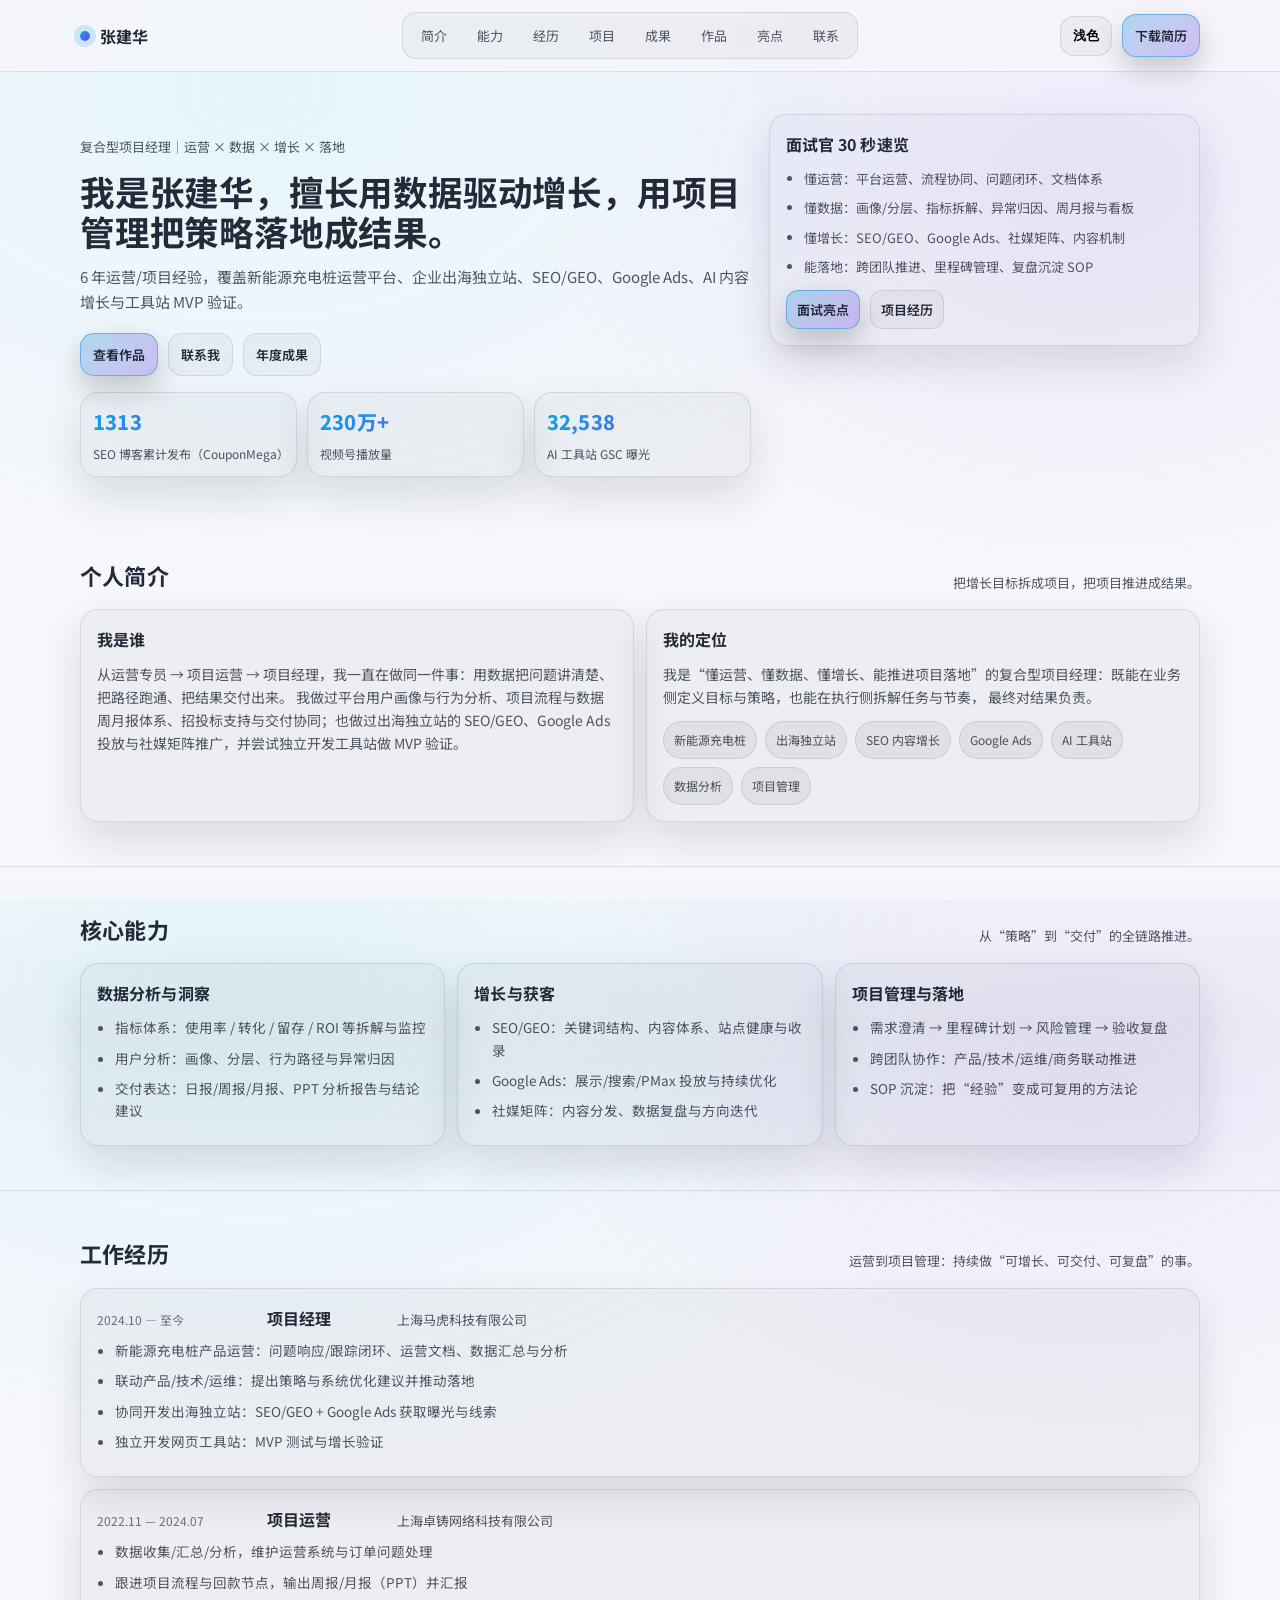
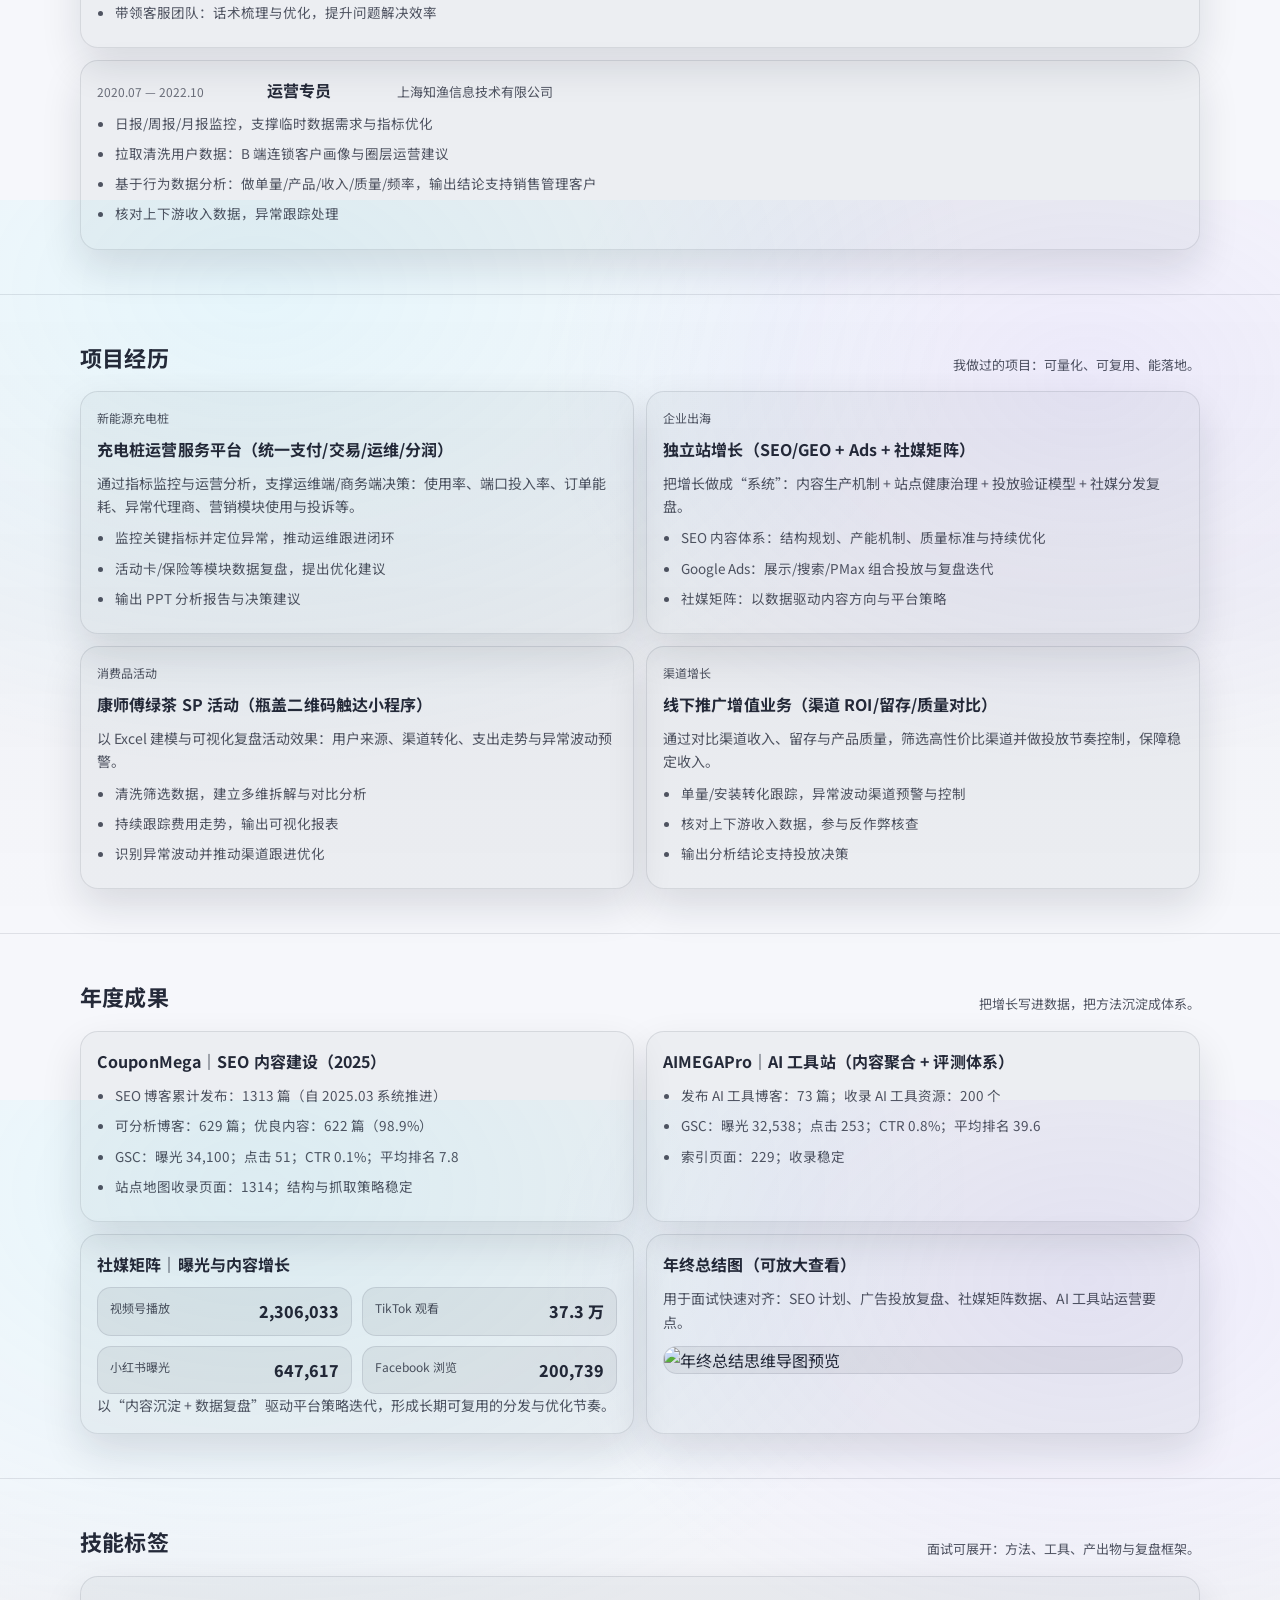
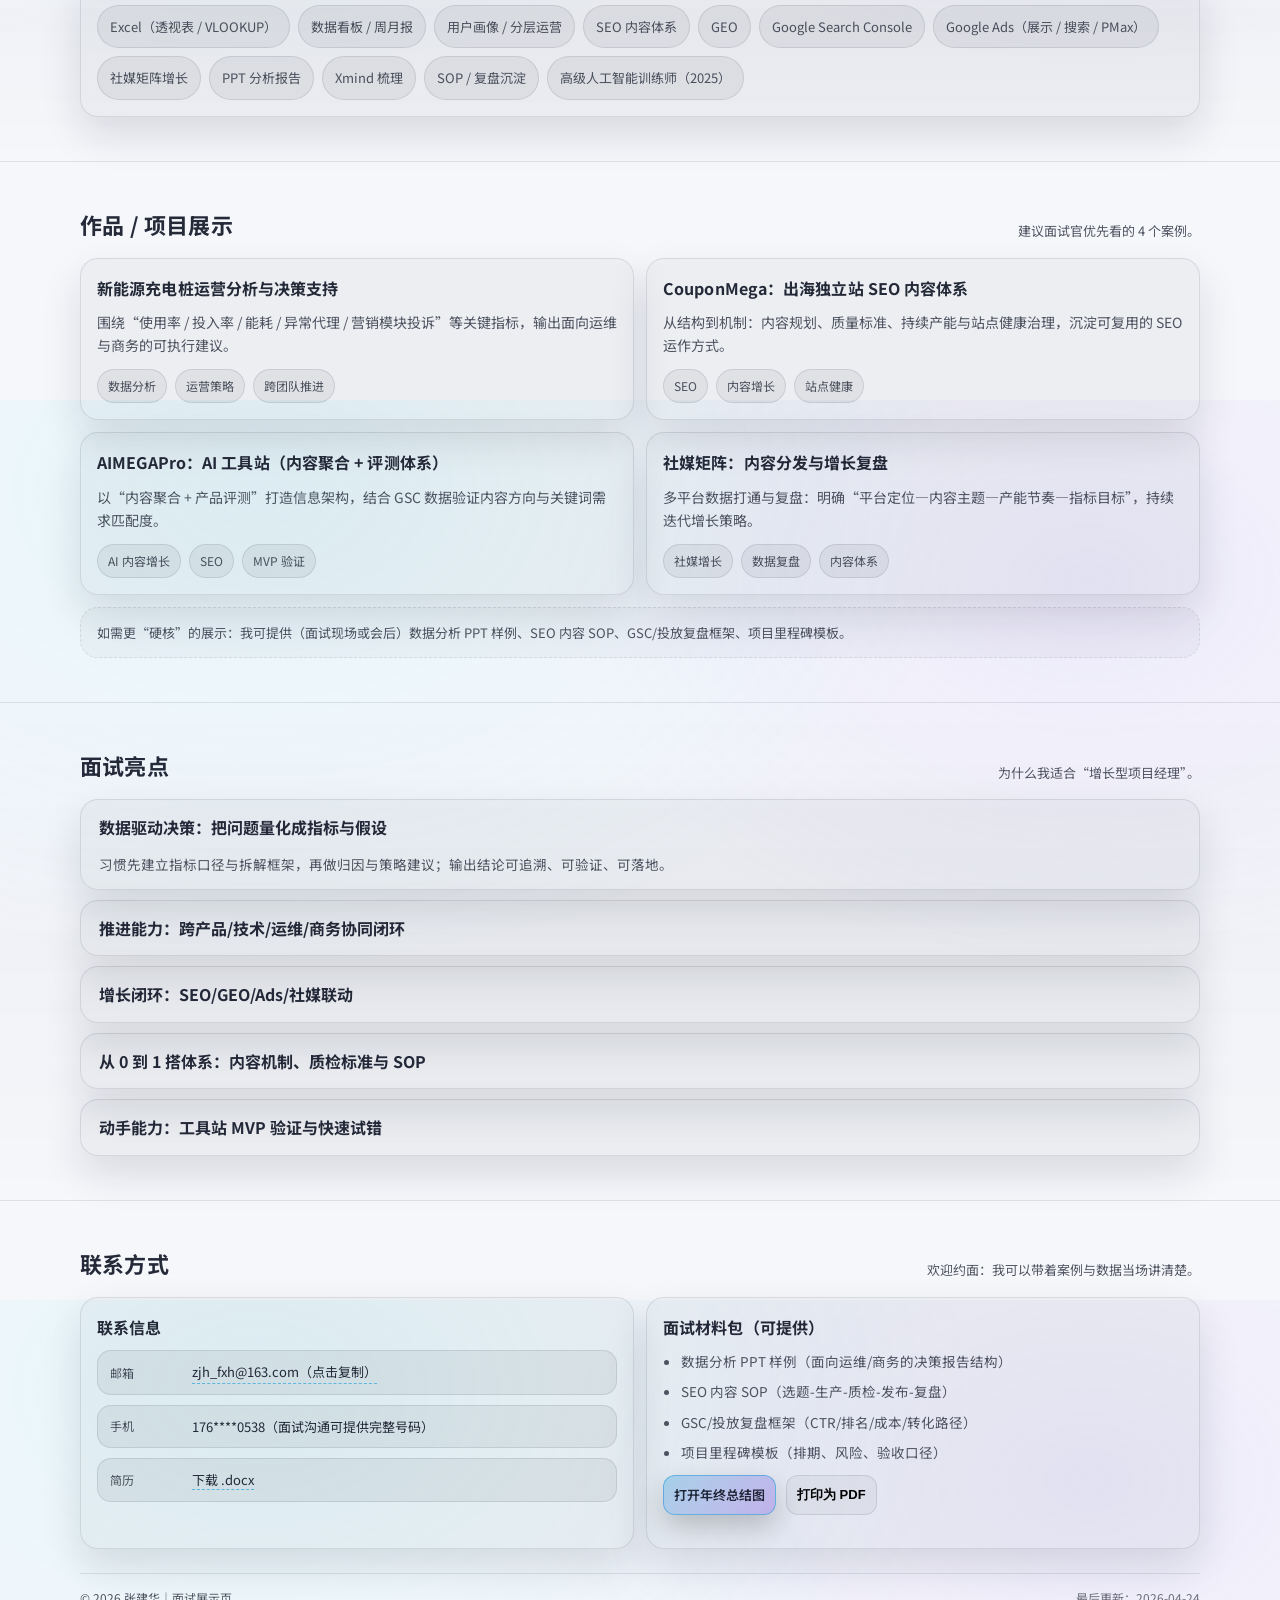
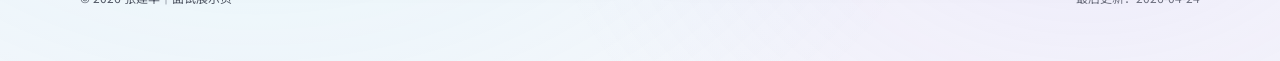
==== index.html @ 061d7207 "Add files via upload" ====
<!doctype html>
<html lang="zh-CN">
  <head>
    <meta charset="utf-8" />
    <meta name="viewport" content="width=device-width, initial-scale=1" />
    <meta name="color-scheme" content="light dark" />
    <title>张建华｜复合型项目经理（运营 × 数据 × 增长 × 落地）</title>
    <meta
      name="description"
      content="张建华，6年运营/项目经验，覆盖新能源充电桩、企业出海独立站、SEO/GEO、Google Ads、AI工具站与社媒矩阵增长。"
    />
    <link rel="preconnect" href="https://fonts.googleapis.com" />
    <link rel="preconnect" href="https://fonts.gstatic.com" crossorigin />
    <link
      href="https://fonts.googleapis.com/css2?family=Noto+Sans+SC:wght@400;500;600;700&display=swap"
      rel="stylesheet"
    />
    <link rel="stylesheet" href="styles.css" />
  </head>
  <body>
    <a class="skip-link" href="#home">跳到主要内容</a>

    <header class="header">
      <div class="container header__inner">
        <a class="brand" href="#home" aria-label="返回顶部">
          <span class="brand__dot" aria-hidden="true"></span>
          <span class="brand__text">张建华</span>
        </a>

        <nav class="nav" aria-label="站点导航">
          <button class="nav__toggle" type="button" aria-expanded="false" aria-controls="navMenu">
            菜单
          </button>
          <div class="nav__menu" id="navMenu">
            <a href="#about">简介</a>
            <a href="#capabilities">能力</a>
            <a href="#experience">经历</a>
            <a href="#projects">项目</a>
            <a href="#results">成果</a>
            <a href="#works">作品</a>
            <a href="#highlights">亮点</a>
            <a href="#contact">联系</a>
          </div>
        </nav>

        <div class="header__actions">
          <button class="btn btn--ghost" type="button" id="themeToggle" aria-label="切换主题">
            <span id="themeLabel">浅色</span>
          </button>
          <a class="btn btn--primary" href="项目经理-张建华.docx" download>下载简历</a>
        </div>
      </div>
    </header>

    <main id="home">
      <section class="hero">
        <div class="container hero__inner">
          <div class="hero__content">
            <p class="eyebrow">复合型项目经理｜运营 × 数据 × 增长 × 落地</p>
            <h1 class="hero__title">
              我是张建华，擅长用数据驱动增长，用项目管理把策略落地成结果。
            </h1>
            <p class="hero__subtitle">
              6 年运营/项目经验，覆盖新能源充电桩运营平台、企业出海独立站、SEO/GEO、Google Ads、AI 内容增长与工具站 MVP 验证。
            </p>

            <div class="hero__cta">
              <a class="btn btn--primary" href="#works">查看作品</a>
              <a class="btn btn--ghost" href="#contact">联系我</a>
              <a class="btn btn--ghost" href="#results">年度成果</a>
            </div>

            <div class="stats" role="list" aria-label="核心数据概览">
              <div class="stat" role="listitem">
                <div class="stat__value">1313</div>
                <div class="stat__label">SEO 博客累计发布（CouponMega）</div>
              </div>
              <div class="stat" role="listitem">
                <div class="stat__value">230万+</div>
                <div class="stat__label">视频号播放量</div>
              </div>
              <div class="stat" role="listitem">
                <div class="stat__value">32,538</div>
                <div class="stat__label">AI 工具站 GSC 曝光</div>
              </div>
            </div>
          </div>

          <div class="hero__card" aria-label="一句话定位卡片">
            <div class="card card--glass">
              <h2 class="card__title">面试官 30 秒速览</h2>
              <ul class="checklist">
                <li>懂运营：平台运营、流程协同、问题闭环、文档体系</li>
                <li>懂数据：画像/分层、指标拆解、异常归因、周月报与看板</li>
                <li>懂增长：SEO/GEO、Google Ads、社媒矩阵、内容机制</li>
                <li>能落地：跨团队推进、里程碑管理、复盘沉淀 SOP</li>
              </ul>
              <div class="card__actions">
                <a class="btn btn--primary btn--sm" href="#highlights">面试亮点</a>
                <a class="btn btn--ghost btn--sm" href="#projects">项目经历</a>
              </div>
            </div>
          </div>
        </div>
      </section>

      <section class="section" id="about">
        <div class="container">
          <div class="section__head">
            <h2 class="section__title">个人简介</h2>
            <p class="section__subtitle">把增长目标拆成项目，把项目推进成结果。</p>
          </div>

          <div class="grid grid--2">
            <div class="card">
              <h3 class="card__title">我是谁</h3>
              <p class="card__text">
                从运营专员 → 项目运营 → 项目经理，我一直在做同一件事：用数据把问题讲清楚、把路径跑通、把结果交付出来。
                我做过平台用户画像与行为分析、项目流程与数据周月报体系、招投标支持与交付协同；也做过出海独立站的
                SEO/GEO、Google Ads 投放与社媒矩阵推广，并尝试独立开发工具站做 MVP 验证。
              </p>
            </div>
            <div class="card">
              <h3 class="card__title">我的定位</h3>
              <p class="card__text">
                我是“懂运营、懂数据、懂增长、能推进项目落地”的复合型项目经理：既能在业务侧定义目标与策略，也能在执行侧拆解任务与节奏，
                最终对结果负责。
              </p>
              <div class="tags" aria-label="关键词">
                <span class="tag">新能源充电桩</span>
                <span class="tag">出海独立站</span>
                <span class="tag">SEO 内容增长</span>
                <span class="tag">Google Ads</span>
                <span class="tag">AI 工具站</span>
                <span class="tag">数据分析</span>
                <span class="tag">项目管理</span>
              </div>
            </div>
          </div>
        </div>
      </section>

      <section class="section section--alt" id="capabilities">
        <div class="container">
          <div class="section__head">
            <h2 class="section__title">核心能力</h2>
            <p class="section__subtitle">从“策略”到“交付”的全链路推进。</p>
          </div>

          <div class="grid grid--3">
            <div class="card">
              <h3 class="card__title">数据分析与洞察</h3>
              <ul class="bullets">
                <li>指标体系：使用率 / 转化 / 留存 / ROI 等拆解与监控</li>
                <li>用户分析：画像、分层、行为路径与异常归因</li>
                <li>交付表达：日报/周报/月报、PPT 分析报告与结论建议</li>
              </ul>
            </div>
            <div class="card">
              <h3 class="card__title">增长与获客</h3>
              <ul class="bullets">
                <li>SEO/GEO：关键词结构、内容体系、站点健康与收录</li>
                <li>Google Ads：展示/搜索/PMax 投放与持续优化</li>
                <li>社媒矩阵：内容分发、数据复盘与方向迭代</li>
              </ul>
            </div>
            <div class="card">
              <h3 class="card__title">项目管理与落地</h3>
              <ul class="bullets">
                <li>需求澄清 → 里程碑计划 → 风险管理 → 验收复盘</li>
                <li>跨团队协作：产品/技术/运维/商务联动推进</li>
                <li>SOP 沉淀：把“经验”变成可复用的方法论</li>
              </ul>
            </div>
          </div>
        </div>
      </section>

      <section class="section" id="experience">
        <div class="container">
          <div class="section__head">
            <h2 class="section__title">工作经历</h2>
            <p class="section__subtitle">运营到项目管理：持续做“可增长、可交付、可复盘”的事。</p>
          </div>

          <div class="timeline" aria-label="工作经历时间轴">
            <article class="timeline__item card">
              <div class="timeline__meta">
                <div class="timeline__time">2024.10 — 至今</div>
                <div class="timeline__role">项目经理</div>
                <div class="timeline__company">上海马虎科技有限公司</div>
              </div>
              <ul class="bullets">
                <li>新能源充电桩产品运营：问题响应/跟踪闭环、运营文档、数据汇总与分析</li>
                <li>联动产品/技术/运维：提出策略与系统优化建议并推动落地</li>
                <li>协同开发出海独立站：SEO/GEO + Google Ads 获取曝光与线索</li>
                <li>独立开发网页工具站：MVP 测试与增长验证</li>
              </ul>
            </article>

            <article class="timeline__item card">
              <div class="timeline__meta">
                <div class="timeline__time">2022.11 — 2024.07</div>
                <div class="timeline__role">项目运营</div>
                <div class="timeline__company">上海卓铸网络科技有限公司</div>
              </div>
              <ul class="bullets">
                <li>数据收集/汇总/分析，维护运营系统与订单问题处理</li>
                <li>跟进项目流程与回款节点，输出周报/月报（PPT）并汇报</li>
                <li>带领客服团队：话术梳理与优化，提升问题解决效率</li>
              </ul>
            </article>

            <article class="timeline__item card">
              <div class="timeline__meta">
                <div class="timeline__time">2020.07 — 2022.10</div>
                <div class="timeline__role">运营专员</div>
                <div class="timeline__company">上海知渔信息技术有限公司</div>
              </div>
              <ul class="bullets">
                <li>日报/周报/月报监控，支撑临时数据需求与指标优化</li>
                <li>拉取清洗用户数据：B 端连锁客户画像与圈层运营建议</li>
                <li>基于行为数据分析：做单量/产品/收入/质量/频率，输出结论支持销售管理客户</li>
                <li>核对上下游收入数据，异常跟踪处理</li>
              </ul>
            </article>
          </div>
        </div>
      </section>

      <section class="section section--alt" id="projects">
        <div class="container">
          <div class="section__head">
            <h2 class="section__title">项目经历</h2>
            <p class="section__subtitle">我做过的项目：可量化、可复用、能落地。</p>
          </div>

          <div class="grid grid--2">
            <article class="card">
              <div class="card__kicker">新能源充电桩</div>
              <h3 class="card__title">充电桩运营服务平台（统一支付/交易/运维/分润）</h3>
              <p class="card__text">
                通过指标监控与运营分析，支撑运维端/商务端决策：使用率、端口投入率、订单能耗、异常代理商、营销模块使用与投诉等。
              </p>
              <ul class="bullets">
                <li>监控关键指标并定位异常，推动运维跟进闭环</li>
                <li>活动卡/保险等模块数据复盘，提出优化建议</li>
                <li>输出 PPT 分析报告与决策建议</li>
              </ul>
            </article>

            <article class="card">
              <div class="card__kicker">企业出海</div>
              <h3 class="card__title">独立站增长（SEO/GEO + Ads + 社媒矩阵）</h3>
              <p class="card__text">
                把增长做成“系统”：内容生产机制 + 站点健康治理 + 投放验证模型 + 社媒分发复盘。
              </p>
              <ul class="bullets">
                <li>SEO 内容体系：结构规划、产能机制、质量标准与持续优化</li>
                <li>Google Ads：展示/搜索/PMax 组合投放与复盘迭代</li>
                <li>社媒矩阵：以数据驱动内容方向与平台策略</li>
              </ul>
            </article>

            <article class="card">
              <div class="card__kicker">消费品活动</div>
              <h3 class="card__title">康师傅绿茶 SP 活动（瓶盖二维码触达小程序）</h3>
              <p class="card__text">
                以 Excel 建模与可视化复盘活动效果：用户来源、渠道转化、支出走势与异常波动预警。
              </p>
              <ul class="bullets">
                <li>清洗筛选数据，建立多维拆解与对比分析</li>
                <li>持续跟踪费用走势，输出可视化报表</li>
                <li>识别异常波动并推动渠道跟进优化</li>
              </ul>
            </article>

            <article class="card">
              <div class="card__kicker">渠道增长</div>
              <h3 class="card__title">线下推广增值业务（渠道 ROI/留存/质量对比）</h3>
              <p class="card__text">
                通过对比渠道收入、留存与产品质量，筛选高性价比渠道并做投放节奏控制，保障稳定收入。
              </p>
              <ul class="bullets">
                <li>单量/安装转化跟踪，异常波动渠道预警与控制</li>
                <li>核对上下游收入数据，参与反作弊核查</li>
                <li>输出分析结论支持投放决策</li>
              </ul>
            </article>
          </div>
        </div>
      </section>

      <section class="section" id="results">
        <div class="container">
          <div class="section__head">
            <h2 class="section__title">年度成果</h2>
            <p class="section__subtitle">把增长写进数据，把方法沉淀成体系。</p>
          </div>

          <div class="grid grid--2">
            <article class="card">
              <h3 class="card__title">CouponMega｜SEO 内容建设（2025）</h3>
              <ul class="bullets">
                <li>SEO 博客累计发布：1313 篇（自 2025.03 系统推进）</li>
                <li>可分析博客：629 篇；优良内容：622 篇（98.9%）</li>
                <li>GSC：曝光 34,100；点击 51；CTR 0.1%；平均排名 7.8</li>
                <li>站点地图收录页面：1314；结构与抓取策略稳定</li>
              </ul>
            </article>

            <article class="card">
              <h3 class="card__title">AIMEGAPro｜AI 工具站（内容聚合 + 评测体系）</h3>
              <ul class="bullets">
                <li>发布 AI 工具博客：73 篇；收录 AI 工具资源：200 个</li>
                <li>GSC：曝光 32,538；点击 253；CTR 0.8%；平均排名 39.6</li>
                <li>索引页面：229；收录稳定</li>
              </ul>
            </article>

            <article class="card">
              <h3 class="card__title">社媒矩阵｜曝光与内容增长</h3>
              <div class="mini-stats">
                <div class="mini-stat"><span class="mini-stat__k">视频号播放</span><span class="mini-stat__v">2,306,033</span></div>
                <div class="mini-stat"><span class="mini-stat__k">TikTok 观看</span><span class="mini-stat__v">37.3 万</span></div>
                <div class="mini-stat"><span class="mini-stat__k">小红书曝光</span><span class="mini-stat__v">647,617</span></div>
                <div class="mini-stat"><span class="mini-stat__k">Facebook 浏览</span><span class="mini-stat__v">200,739</span></div>
              </div>
              <p class="card__text muted">
                以“内容沉淀 + 数据复盘”驱动平台策略迭代，形成长期可复用的分发与优化节奏。
              </p>
            </article>

            <article class="card">
              <h3 class="card__title">年终总结图（可放大查看）</h3>
              <p class="card__text">用于面试快速对齐：SEO 计划、广告投放复盘、社媒矩阵数据、AI 工具站运营要点。</p>
              <div class="image-frame">
                <a href="年终总结-ZJH-20260209160832.jpg" target="_blank" rel="noreferrer">
                  <img src="年终总结-ZJH-20260209160832_small.jpg" alt="年终总结思维导图预览" loading="lazy" />
                </a>
              </div>
            </article>
          </div>
        </div>
      </section>

      <section class="section section--alt" id="skills">
        <div class="container">
          <div class="section__head">
            <h2 class="section__title">技能标签</h2>
            <p class="section__subtitle">面试可展开：方法、工具、产出物与复盘框架。</p>
          </div>

          <div class="card">
            <div class="tags tags--lg">
              <span class="tag">Excel（透视表 / VLOOKUP）</span>
              <span class="tag">数据看板 / 周月报</span>
              <span class="tag">用户画像 / 分层运营</span>
              <span class="tag">SEO 内容体系</span>
              <span class="tag">GEO</span>
              <span class="tag">Google Search Console</span>
              <span class="tag">Google Ads（展示 / 搜索 / PMax）</span>
              <span class="tag">社媒矩阵增长</span>
              <span class="tag">PPT 分析报告</span>
              <span class="tag">Xmind 梳理</span>
              <span class="tag">SOP / 复盘沉淀</span>
              <span class="tag">高级人工智能训练师（2025）</span>
            </div>
          </div>
        </div>
      </section>

      <section class="section" id="works">
        <div class="container">
          <div class="section__head">
            <h2 class="section__title">作品 / 项目展示</h2>
            <p class="section__subtitle">建议面试官优先看的 4 个案例。</p>
          </div>

          <div class="grid grid--2">
            <article class="card">
              <h3 class="card__title">新能源充电桩运营分析与决策支持</h3>
              <p class="card__text">
                围绕“使用率 / 投入率 / 能耗 / 异常代理 / 营销模块投诉”等关键指标，输出面向运维与商务的可执行建议。
              </p>
              <div class="card__footer">
                <span class="pill">数据分析</span>
                <span class="pill">运营策略</span>
                <span class="pill">跨团队推进</span>
              </div>
            </article>

            <article class="card">
              <h3 class="card__title">CouponMega：出海独立站 SEO 内容体系</h3>
              <p class="card__text">
                从结构到机制：内容规划、质量标准、持续产能与站点健康治理，沉淀可复用的 SEO 运作方式。
              </p>
              <div class="card__footer">
                <span class="pill">SEO</span>
                <span class="pill">内容增长</span>
                <span class="pill">站点健康</span>
              </div>
            </article>

            <article class="card">
              <h3 class="card__title">AIMEGAPro：AI 工具站（内容聚合 + 评测体系）</h3>
              <p class="card__text">
                以“内容聚合 + 产品评测”打造信息架构，结合 GSC 数据验证内容方向与关键词需求匹配度。
              </p>
              <div class="card__footer">
                <span class="pill">AI 内容增长</span>
                <span class="pill">SEO</span>
                <span class="pill">MVP 验证</span>
              </div>
            </article>

            <article class="card">
              <h3 class="card__title">社媒矩阵：内容分发与增长复盘</h3>
              <p class="card__text">
                多平台数据打通与复盘：明确“平台定位—内容主题—产能节奏—指标目标”，持续迭代增长策略。
              </p>
              <div class="card__footer">
                <span class="pill">社媒增长</span>
                <span class="pill">数据复盘</span>
                <span class="pill">内容体系</span>
              </div>
            </article>
          </div>

          <div class="note">
            <p class="note__text">
              如需更“硬核”的展示：我可提供（面试现场或会后）数据分析 PPT 样例、SEO 内容 SOP、GSC/投放复盘框架、项目里程碑模板。
            </p>
          </div>
        </div>
      </section>

      <section class="section section--alt" id="highlights">
        <div class="container">
          <div class="section__head">
            <h2 class="section__title">面试亮点</h2>
            <p class="section__subtitle">为什么我适合“增长型项目经理”。</p>
          </div>

          <div class="accordion" data-accordion>
            <details class="accordion__item" open>
              <summary>数据驱动决策：把问题量化成指标与假设</summary>
              <div class="accordion__content">
                习惯先建立指标口径与拆解框架，再做归因与策略建议；输出结论可追溯、可验证、可落地。
              </div>
            </details>
            <details class="accordion__item">
              <summary>推进能力：跨产品/技术/运维/商务协同闭环</summary>
              <div class="accordion__content">
                能把“建议”变成“排期、里程碑、验收标准”，并持续跟进风险与资源，推动上线与持续优化。
              </div>
            </details>
            <details class="accordion__item">
              <summary>增长闭环：SEO/GEO/Ads/社媒联动</summary>
              <div class="accordion__content">
                兼顾短期获客与长期资产沉淀：用投放验证模型，用 SEO/内容沉淀复利，用社媒扩大触达与反馈闭环。
              </div>
            </details>
            <details class="accordion__item">
              <summary>从 0 到 1 搭体系：内容机制、质检标准与 SOP</summary>
              <div class="accordion__content">
                把“经验”固化为流程：选题-生产-质检-发布-复盘；保证产能稳定与质量可控，便于团队协作与规模化。
              </div>
            </details>
            <details class="accordion__item">
              <summary>动手能力：工具站 MVP 验证与快速试错</summary>
              <div class="accordion__content">
                能独立开发网页工具站，快速验证需求与增长路径；用小成本试错缩短学习周期。
              </div>
            </details>
          </div>
        </div>
      </section>

      <section class="section" id="contact">
        <div class="container">
          <div class="section__head">
            <h2 class="section__title">联系方式</h2>
            <p class="section__subtitle">欢迎约面：我可以带着案例与数据当场讲清楚。</p>
          </div>

          <div class="grid grid--2">
            <div class="card">
              <h3 class="card__title">联系信息</h3>
              <div class="contact-list">
                <div class="contact-item">
                  <div class="contact-item__k">邮箱</div>
                  <div class="contact-item__v">
                    <button class="linklike" type="button" data-copy="zjh_fxh@163.com">zjh_fxh@163.com（点击复制）</button>
                  </div>
                </div>
                <div class="contact-item">
                  <div class="contact-item__k">手机</div>
                  <div class="contact-item__v">176****0538（面试沟通可提供完整号码）</div>
                </div>
                <div class="contact-item">
                  <div class="contact-item__k">简历</div>
                  <div class="contact-item__v">
                    <a class="linklike" href="项目经理-张建华.docx" download>下载 .docx</a>
                  </div>
                </div>
              </div>
              <div class="toast" id="toast" role="status" aria-live="polite" aria-atomic="true"></div>
            </div>

            <div class="card">
              <h3 class="card__title">面试材料包（可提供）</h3>
              <ul class="bullets">
                <li>数据分析 PPT 样例（面向运维/商务的决策报告结构）</li>
                <li>SEO 内容 SOP（选题-生产-质检-发布-复盘）</li>
                <li>GSC/投放复盘框架（CTR/排名/成本/转化路径）</li>
                <li>项目里程碑模板（排期、风险、验收口径）</li>
              </ul>
              <div class="card__actions">
                <a class="btn btn--primary btn--sm" href="年终总结-ZJH-20260209160832.jpg" target="_blank" rel="noreferrer">
                  打开年终总结图
                </a>
                <button class="btn btn--ghost btn--sm" type="button" id="printBtn">打印为 PDF</button>
              </div>
            </div>
          </div>

          <footer class="footer">
            <div class="footer__inner">
              <div>© <span id="year"></span> 张建华｜面试展示页</div>
              <div class="footer__meta">最后更新：2026-04-24</div>
            </div>
          </footer>
        </div>
      </section>
    </main>

    <script src="main.js"></script>
  </body>
</html>
---- styles.css ----
:root{
  --font: "Noto Sans SC", system-ui, -apple-system, "Segoe UI", Arial, "PingFang SC", "Hiragino Sans GB", "Microsoft YaHei", sans-serif;
  --bg: #0b1020;
  --surface: rgba(255,255,255,.06);
  --surface-2: rgba(255,255,255,.08);
  --border: rgba(255,255,255,.12);
  --text: rgba(255,255,255,.92);
  --muted: rgba(255,255,255,.72);
  --soft: rgba(255,255,255,.60);
  --primary: #6ee7ff;
  --primary-2: #a78bfa;
  --shadow: 0 16px 40px rgba(0,0,0,.30);
  --ring: 0 0 0 4px rgba(110, 231, 255, .18);
  --radius: 18px;
  --container: 1120px;
}

[data-theme="light"]{
  --bg: #f6f7fb;
  --surface: rgba(18, 24, 40, .04);
  --surface-2: rgba(18, 24, 40, .06);
  --border: rgba(18, 24, 40, .10);
  --text: rgba(18, 24, 40, .92);
  --muted: rgba(18, 24, 40, .72);
  --soft: rgba(18, 24, 40, .60);
  --primary: #0ea5e9;
  --primary-2: #7c3aed;
  --shadow: 0 18px 40px rgba(18, 24, 40, .12);
  --ring: 0 0 0 4px rgba(14, 165, 233, .16);
}

*{ box-sizing:border-box; }
html,body{ height:100%; }
body{
  margin:0;
  font-family: var(--font);
  background: radial-gradient(1200px 800px at 20% 10%, rgba(110,231,255,.12), transparent 60%),
              radial-gradient(1000px 700px at 85% 20%, rgba(167,139,250,.12), transparent 55%),
              var(--bg);
  color: var(--text);
  line-height: 1.65;
}

a{ color: inherit; text-decoration: none; }
img{ max-width:100%; height:auto; display:block; }

.skip-link{
  position:absolute;
  left:-9999px;
  top:auto;
  width:1px;
  height:1px;
  overflow:hidden;
}
.skip-link:focus{
  left:16px;
  top:16px;
  width:auto;
  height:auto;
  padding:10px 12px;
  border-radius: 12px;
  background: var(--surface-2);
  border: 1px solid var(--border);
  box-shadow: var(--shadow);
  z-index: 9999;
}

.container{
  width: min(var(--container), calc(100% - 32px));
  margin: 0 auto;
}

.header{
  position: sticky;
  top: 0;
  z-index: 60;
  backdrop-filter: blur(12px);
  background: color-mix(in srgb, var(--bg) 78%, transparent);
  border-bottom: 1px solid var(--border);
}
.header__inner{
  display:flex;
  align-items:center;
  justify-content:space-between;
  gap: 14px;
  padding: 12px 0;
}
.brand{
  display:flex;
  align-items:center;
  gap: 10px;
  min-width: 120px;
}
.brand__dot{
  width: 10px;
  height: 10px;
  border-radius: 999px;
  background: linear-gradient(135deg, var(--primary), var(--primary-2));
  box-shadow: 0 0 0 6px color-mix(in srgb, var(--primary) 20%, transparent);
}
.brand__text{
  font-weight: 700;
  letter-spacing: .2px;
}

.nav{
  display:flex;
  align-items:center;
  gap: 10px;
}
.nav__toggle{
  display:none;
  border:1px solid var(--border);
  background: var(--surface);
  color: var(--text);
  padding: 8px 10px;
  border-radius: 12px;
  cursor:pointer;
}
.nav__menu{
  display:flex;
  align-items:center;
  gap: 14px;
  padding: 6px 10px;
  border-radius: 14px;
  border: 1px solid var(--border);
  background: var(--surface);
}
.nav__menu a{
  font-size: 13px;
  color: var(--muted);
  padding: 6px 8px;
  border-radius: 10px;
  transition: background .15s ease, color .15s ease;
}
.nav__menu a:hover{
  background: var(--surface-2);
  color: var(--text);
}

.header__actions{
  display:flex;
  align-items:center;
  gap: 10px;
}

.btn{
  display:inline-flex;
  align-items:center;
  justify-content:center;
  gap: 8px;
  border-radius: 14px;
  padding: 10px 12px;
  font-weight: 600;
  font-size: 13px;
  border: 1px solid var(--border);
  cursor:pointer;
  transition: transform .08s ease, background .15s ease, border-color .15s ease;
  user-select:none;
}
.btn:active{ transform: translateY(1px); }
.btn--primary{
  border-color: color-mix(in srgb, var(--primary) 42%, var(--border));
  background: linear-gradient(135deg, color-mix(in srgb, var(--primary) 30%, var(--surface)), color-mix(in srgb, var(--primary-2) 28%, var(--surface)));
  box-shadow: 0 12px 28px rgba(0,0,0,.20);
}
.btn--ghost{
  background: var(--surface);
}
.btn--sm{
  padding: 8px 10px;
  border-radius: 12px;
}
.btn:focus-visible{
  outline: none;
  box-shadow: var(--ring);
}

.hero{
  padding: 42px 0 18px;
}
.hero__inner{
  display:grid;
  grid-template-columns: 1.4fr .9fr;
  gap: 18px;
  align-items: start;
}
.hero__content{
  padding: 18px 0;
}
.eyebrow{
  display:inline-flex;
  align-items:center;
  gap: 10px;
  font-size: 13px;
  color: var(--muted);
  margin: 0 0 14px;
}
.hero__title{
  margin: 0 0 14px;
  line-height: 1.15;
  letter-spacing: -.2px;
  font-size: clamp(28px, 2.7vw, 44px);
}
.hero__subtitle{
  margin: 0 0 18px;
  color: var(--muted);
  font-size: 15px;
}
.hero__cta{
  display:flex;
  flex-wrap: wrap;
  gap: 10px;
  margin-bottom: 16px;
}

.stats{
  display:grid;
  grid-template-columns: repeat(3, minmax(0,1fr));
  gap: 10px;
}
.stat{
  border: 1px solid var(--border);
  background: var(--surface);
  border-radius: var(--radius);
  padding: 12px 12px;
  box-shadow: var(--shadow);
}
.stat__value{
  font-size: 20px;
  font-weight: 800;
  letter-spacing: .2px;
  background: linear-gradient(135deg, var(--primary), var(--primary-2));
  -webkit-background-clip: text;
  background-clip: text;
  color: transparent;
}
.stat__label{
  font-size: 12px;
  color: var(--muted);
  margin-top: 6px;
}

.hero__card{
  position: sticky;
  top: 78px;
}

.section{
  padding: 44px 0;
}
.section--alt{
  background: linear-gradient(180deg, transparent, color-mix(in srgb, var(--surface) 60%, transparent), transparent);
  border-top: 1px solid var(--border);
  border-bottom: 1px solid var(--border);
}
.section__head{
  display:flex;
  align-items:flex-end;
  justify-content:space-between;
  gap: 12px;
  margin-bottom: 16px;
}
.section__title{
  margin: 0;
  font-size: 22px;
  letter-spacing: .2px;
}
.section__subtitle{
  margin: 0;
  color: var(--muted);
  font-size: 13px;
}

.grid{
  display:grid;
  gap: 12px;
}
.grid--2{ grid-template-columns: repeat(2, minmax(0, 1fr)); }
.grid--3{ grid-template-columns: repeat(3, minmax(0, 1fr)); }

.card{
  border: 1px solid var(--border);
  background: var(--surface);
  border-radius: var(--radius);
  padding: 16px 16px;
  box-shadow: var(--shadow);
}
.card--glass{
  background: color-mix(in srgb, var(--surface) 74%, transparent);
}
.card__kicker{
  font-size: 12px;
  color: var(--muted);
  margin-bottom: 8px;
}
.card__title{
  margin: 0 0 10px;
  font-size: 16px;
  letter-spacing: .1px;
}
.card__text{
  margin: 0;
  color: var(--muted);
  font-size: 14px;
}
.card__actions{
  display:flex;
  gap: 10px;
  margin-top: 12px;
}
.card__footer{
  display:flex;
  gap: 8px;
  flex-wrap: wrap;
  margin-top: 12px;
}

.checklist{
  margin: 0;
  padding-left: 18px;
  color: var(--muted);
  font-size: 13px;
}
.checklist li{ margin: 8px 0; }

.bullets{
  margin: 0;
  padding-left: 18px;
  color: var(--muted);
  font-size: 13.5px;
}
.bullets li{ margin: 8px 0; }

.tags{
  display:flex;
  flex-wrap:wrap;
  gap: 8px;
  margin-top: 12px;
}
.tags--lg .tag{
  padding: 10px 12px;
  font-size: 13px;
}
.tag{
  display:inline-flex;
  align-items:center;
  padding: 8px 10px;
  border-radius: 999px;
  border: 1px solid var(--border);
  background: var(--surface-2);
  color: var(--muted);
  font-size: 12px;
}

.timeline{
  display:grid;
  gap: 12px;
}
.timeline__meta{
  display:grid;
  grid-template-columns: 160px 120px 1fr;
  gap: 10px;
  align-items: baseline;
  margin-bottom: 8px;
}
.timeline__time{ color: var(--soft); font-size: 12px; }
.timeline__role{ font-weight: 700; }
.timeline__company{ color: var(--muted); font-size: 13px; }

.mini-stats{
  display:grid;
  grid-template-columns: repeat(2, minmax(0,1fr));
  gap: 10px;
}
.mini-stat{
  display:flex;
  justify-content:space-between;
  gap: 12px;
  padding: 10px 12px;
  border-radius: 14px;
  border: 1px solid var(--border);
  background: var(--surface-2);
}
.mini-stat__k{ color: var(--muted); font-size: 12px; }
.mini-stat__v{ font-weight: 800; }

.pill{
  display:inline-flex;
  align-items:center;
  padding: 6px 10px;
  border-radius: 999px;
  border: 1px solid var(--border);
  background: var(--surface-2);
  color: var(--muted);
  font-size: 12px;
}

.note{
  margin-top: 12px;
  border: 1px dashed var(--border);
  background: color-mix(in srgb, var(--surface) 70%, transparent);
  border-radius: var(--radius);
  padding: 14px 16px;
}
.note__text{
  margin: 0;
  color: var(--muted);
  font-size: 13px;
}

.muted{ color: var(--muted); }

.accordion{
  display:grid;
  gap: 10px;
}
.accordion__item{
  border: 1px solid var(--border);
  background: var(--surface);
  border-radius: var(--radius);
  padding: 2px 10px;
  box-shadow: var(--shadow);
}
.accordion__item > summary{
  cursor: pointer;
  padding: 12px 8px;
  list-style: none;
  font-weight: 700;
}
.accordion__item > summary::-webkit-details-marker{ display:none; }
.accordion__content{
  padding: 0 8px 12px;
  color: var(--muted);
  font-size: 13.5px;
}

.image-frame{
  margin-top: 12px;
  border-radius: var(--radius);
  overflow:hidden;
  border: 1px solid var(--border);
  background: var(--surface-2);
}
.image-frame img{
  width: 100%;
  height: auto;
}

.contact-list{
  display:grid;
  gap: 10px;
}
.contact-item{
  display:grid;
  grid-template-columns: 72px 1fr;
  gap: 10px;
  align-items: center;
  padding: 10px 12px;
  border: 1px solid var(--border);
  background: var(--surface-2);
  border-radius: 14px;
}
.contact-item__k{
  font-size: 12px;
  color: var(--muted);
}
.contact-item__v{
  font-size: 13px;
  color: var(--text);
}

.linklike{
  appearance:none;
  background:none;
  border:none;
  padding:0;
  margin:0;
  color: inherit;
  cursor: pointer;
  font: inherit;
  text-align:left;
  border-bottom: 1px dashed color-mix(in srgb, var(--primary) 55%, var(--border));
}
.linklike:hover{
  color: color-mix(in srgb, var(--primary) 75%, var(--text));
}
.linklike:focus-visible{
  outline:none;
  box-shadow: var(--ring);
  border-radius: 10px;
  padding: 2px 6px;
  margin-left: -6px;
}

.toast{
  margin-top: 10px;
  min-height: 20px;
  color: var(--muted);
  font-size: 12px;
}

.footer{
  padding: 24px 0 10px;
}
.footer__inner{
  display:flex;
  align-items:center;
  justify-content:space-between;
  gap: 10px;
  border-top: 1px solid var(--border);
  padding-top: 14px;
  color: var(--muted);
  font-size: 12px;
}
.footer__meta{ color: var(--soft); }

@media (max-width: 980px){
  .hero__inner{ grid-template-columns: 1fr; }
  .hero__card{ position: static; }
  .grid--3{ grid-template-columns: 1fr; }
  .grid--2{ grid-template-columns: 1fr; }
  .stats{ grid-template-columns: 1fr; }
  .timeline__meta{ grid-template-columns: 1fr; }
  .nav__toggle{ display:inline-flex; }
  .nav__menu{
    display:none;
    position:absolute;
    right: 16px;
    top: 56px;
    flex-direction: column;
    align-items: stretch;
    gap: 6px;
    padding: 10px;
    width: min(240px, calc(100vw - 32px));
    box-shadow: var(--shadow);
  }
  .nav__menu.is-open{ display:flex; }
  .nav{ position: relative; }
}

@media print{
  .header, .skip-link, .hero__cta, .btn, .nav, .toast{ display:none !important; }
  body{ background: #fff; color: #111; }
  .card, .stat, .accordion__item{ box-shadow:none; }
  .section{ padding: 18px 0; }
  a{ text-decoration:none; }
}
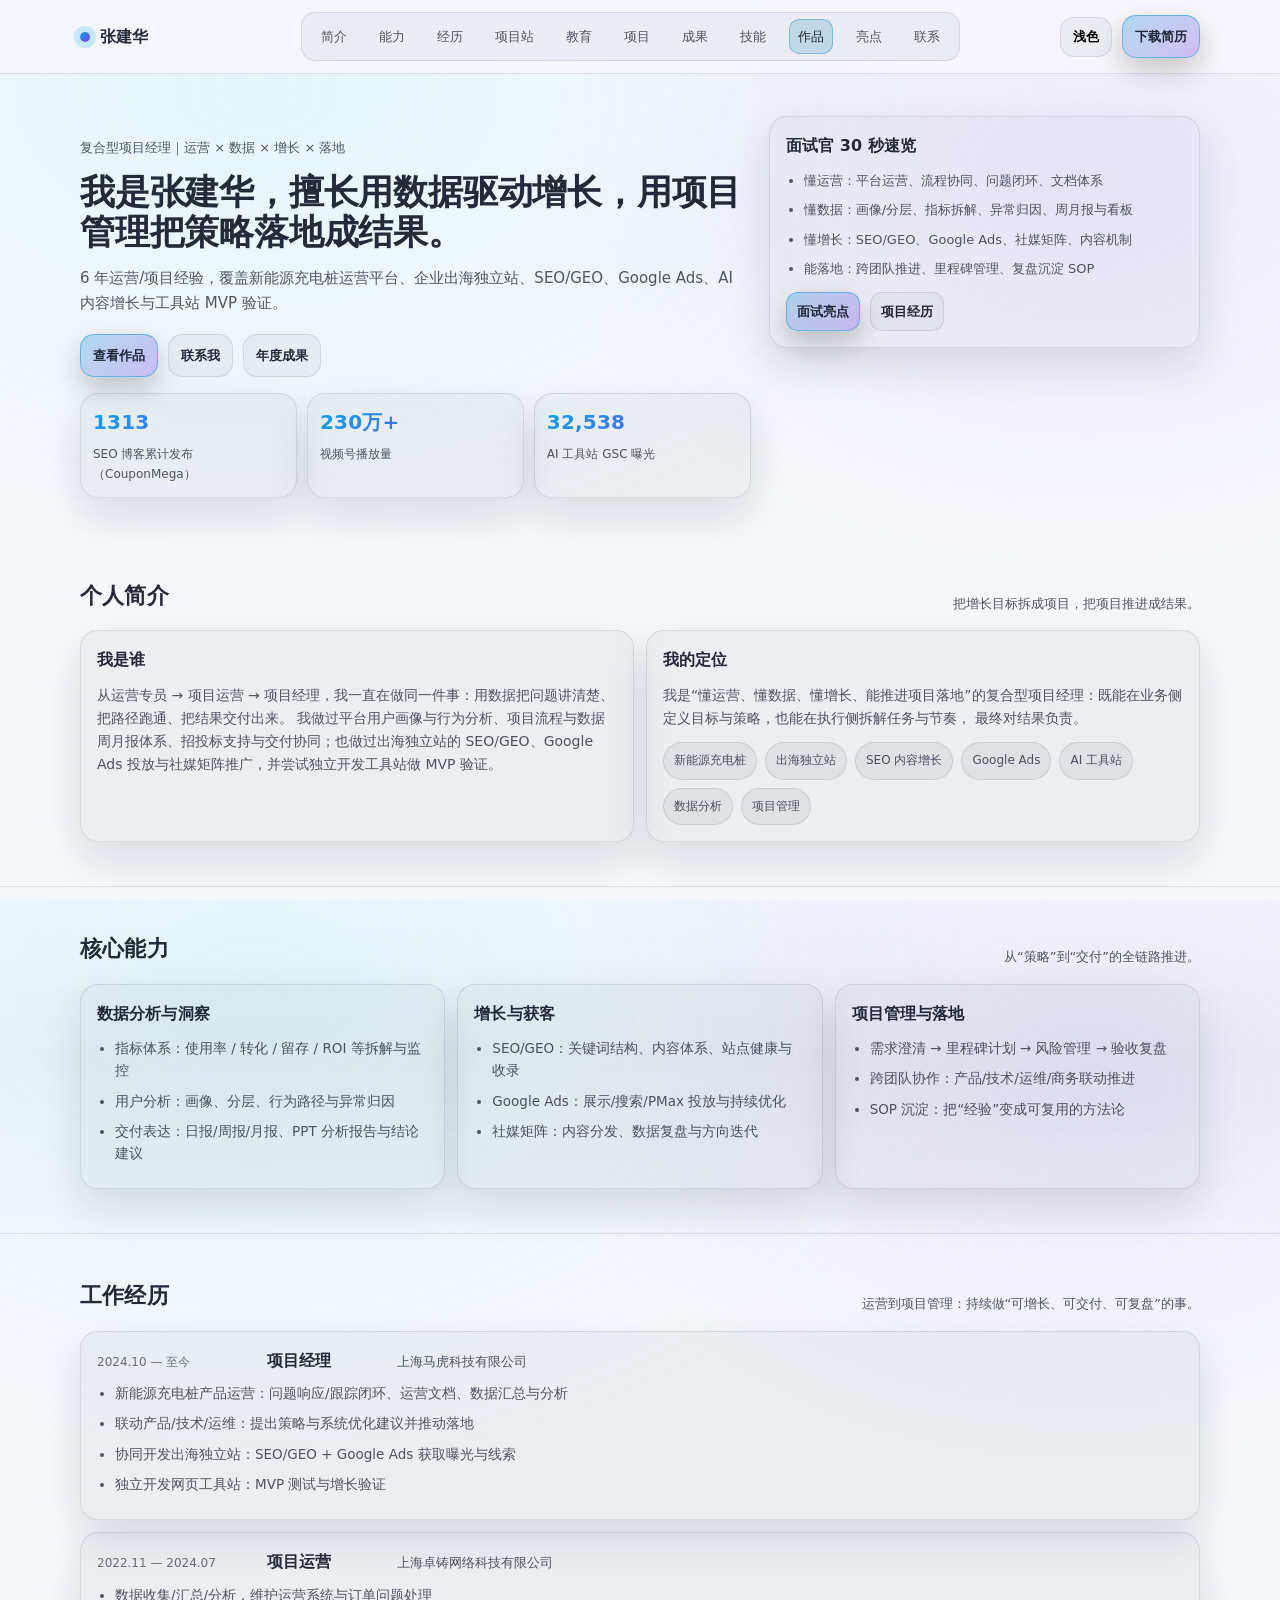
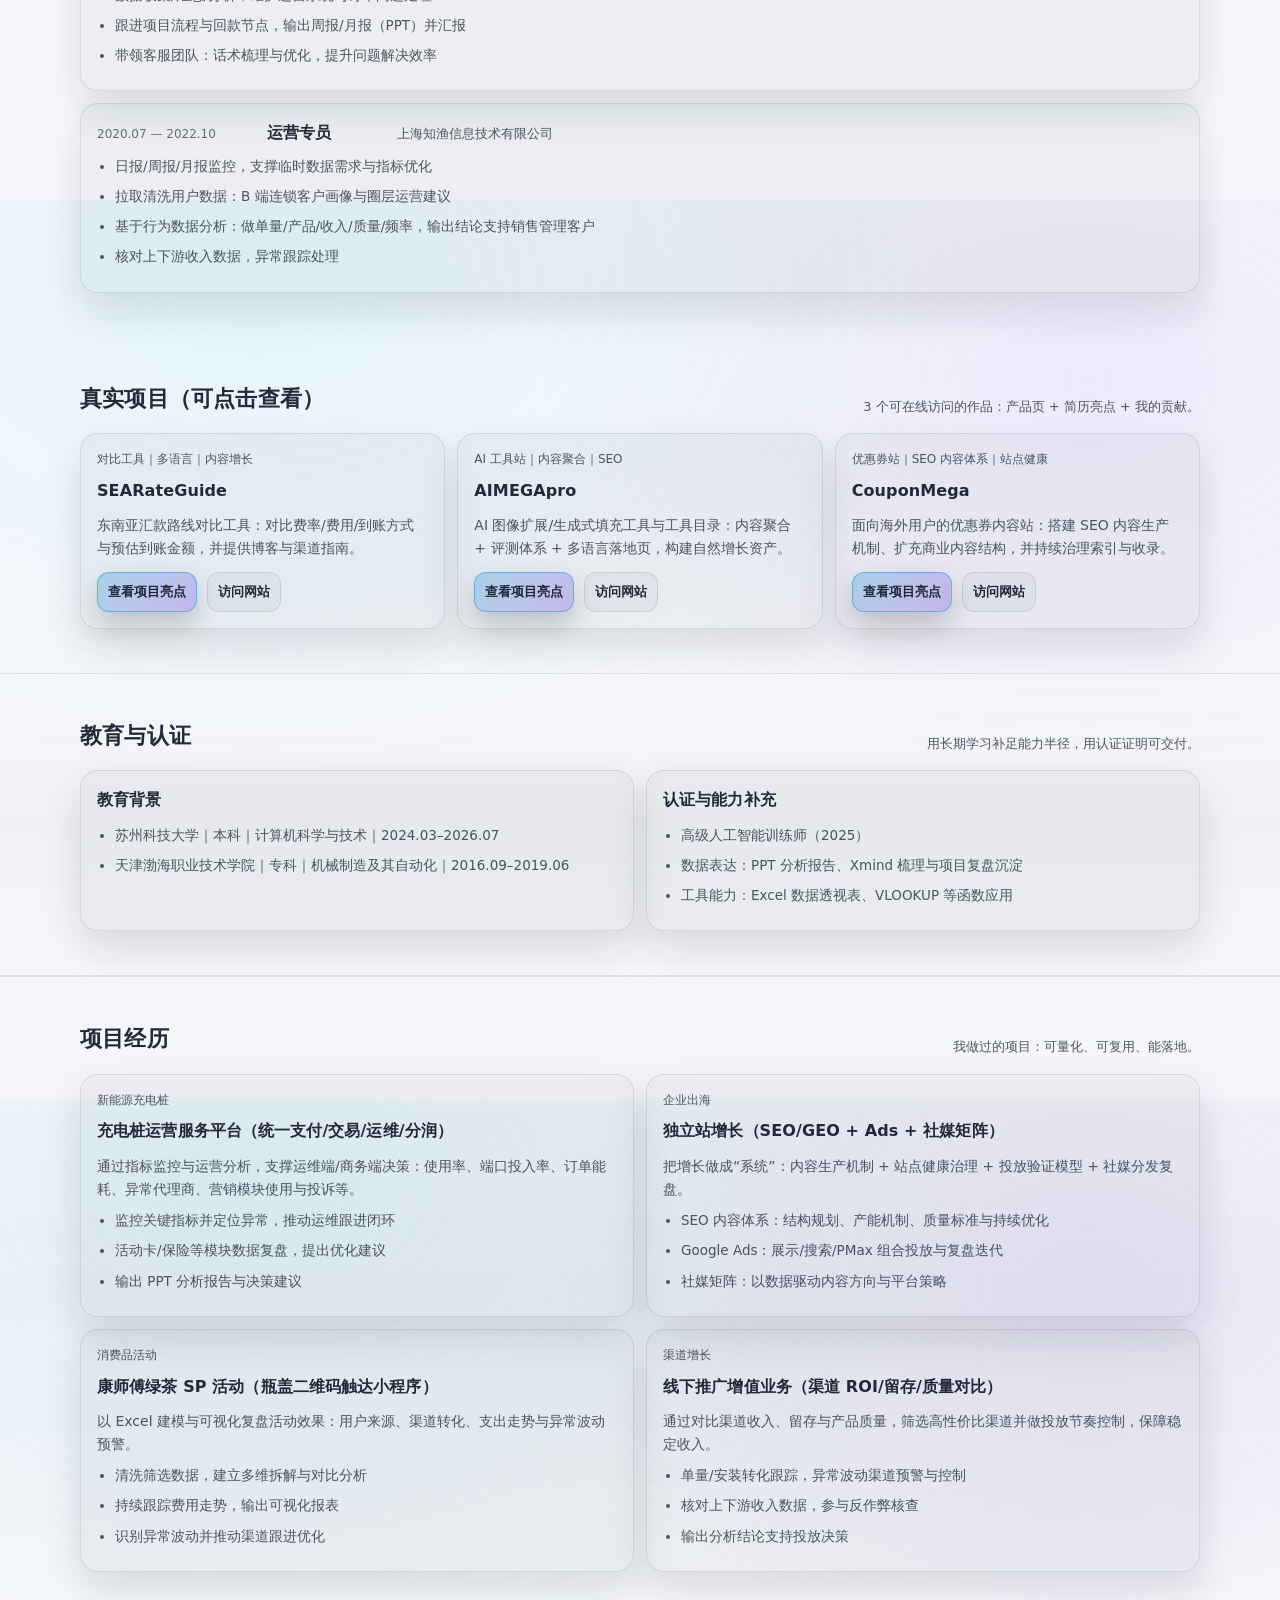
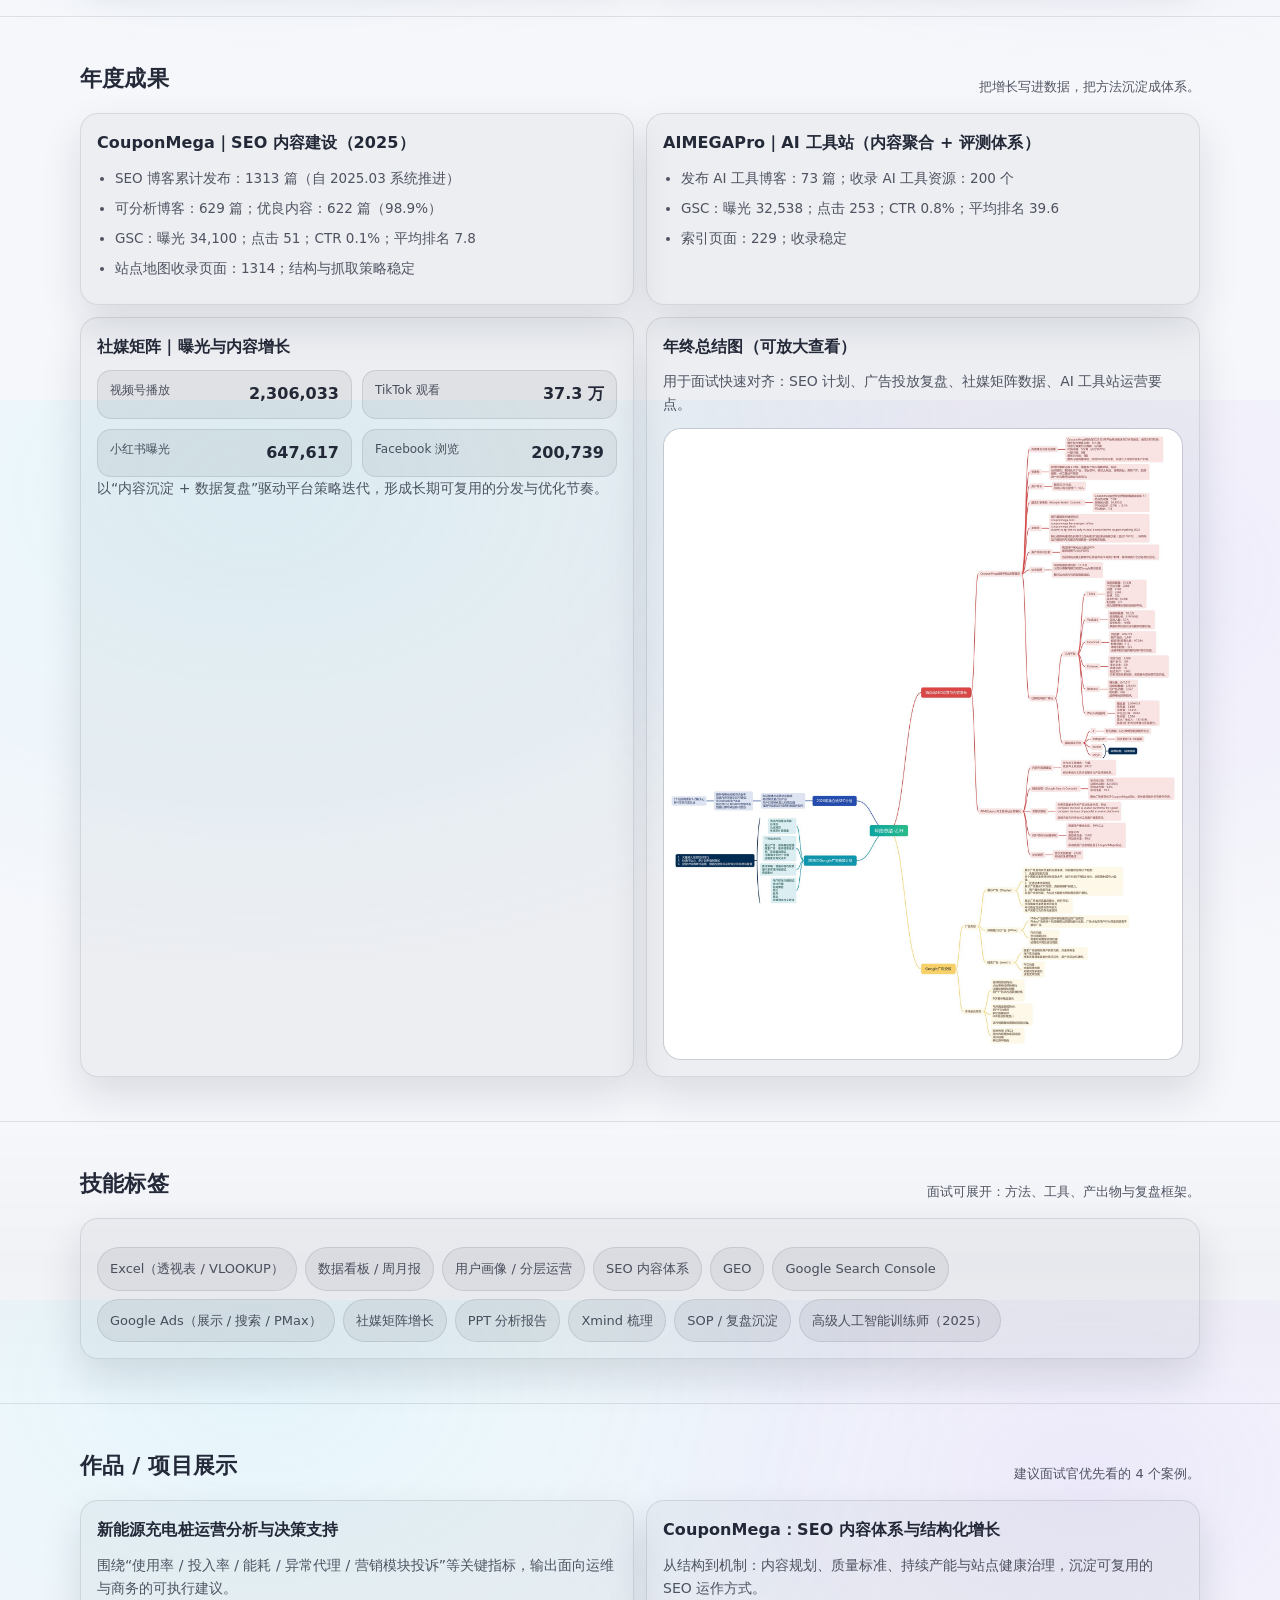
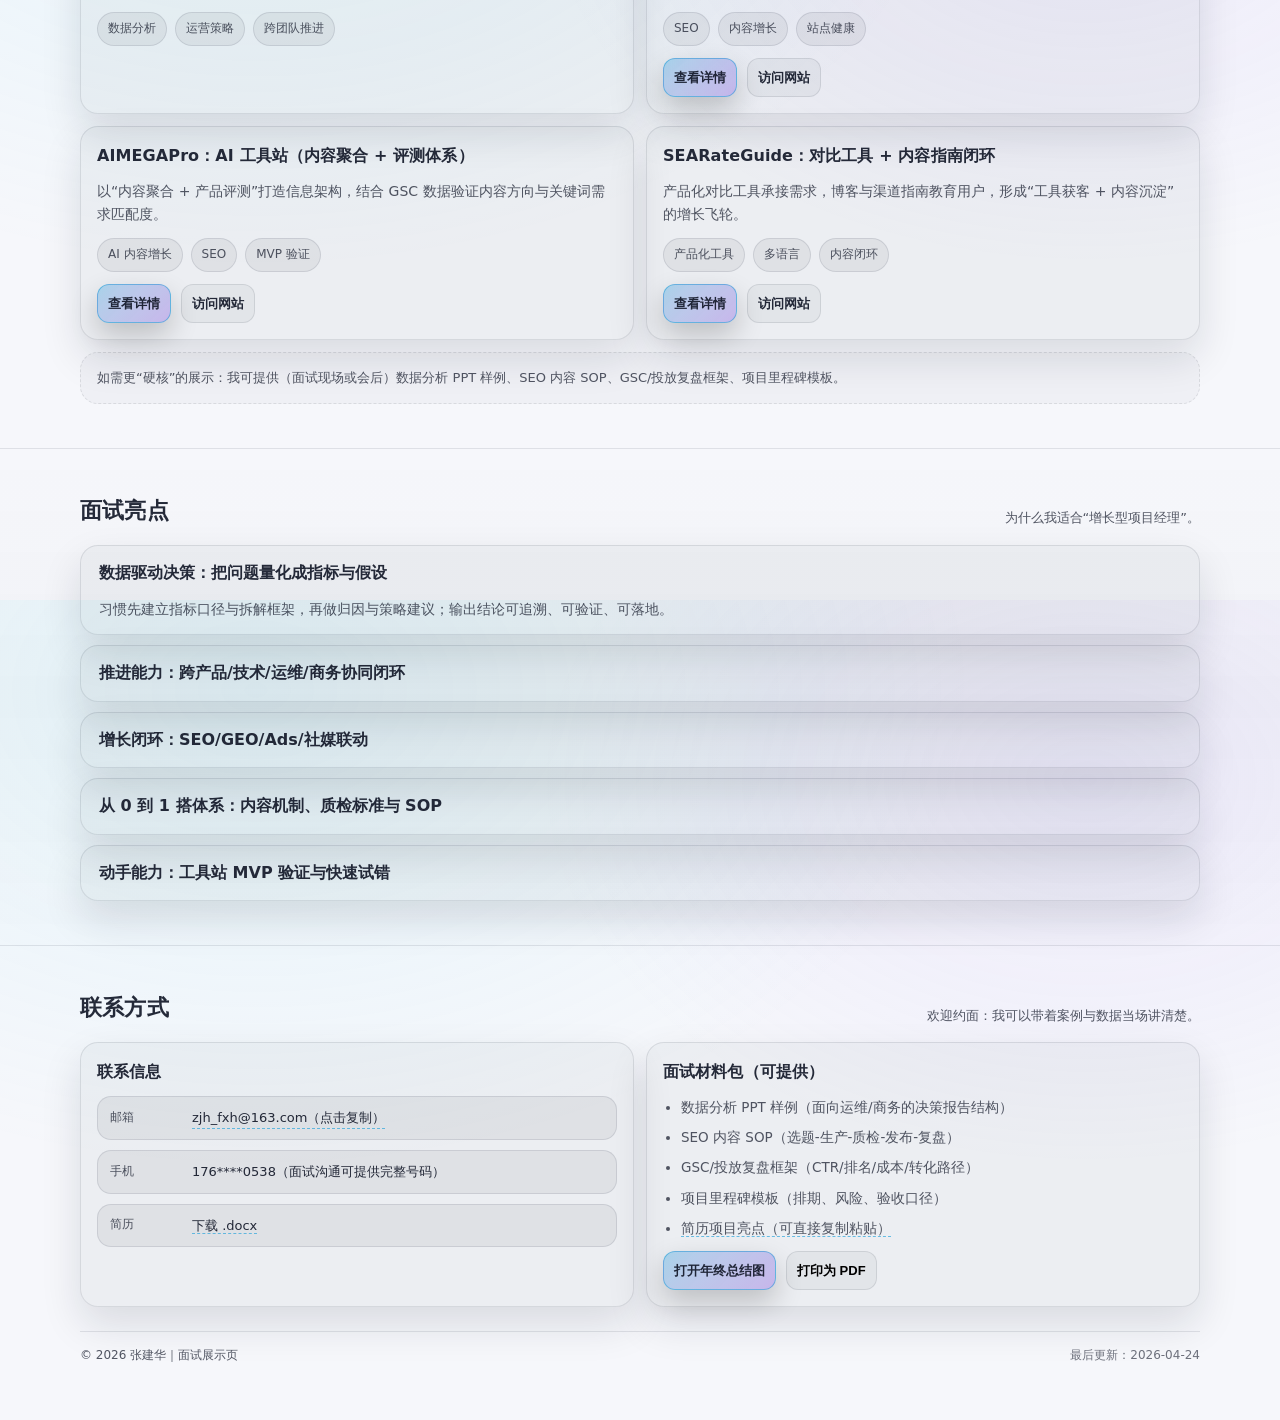
==== commit d5b42032: "Add files via upload" ====
--- a/index.html
+++ b/index.html
@@ -4,18 +4,62 @@
     <meta charset="utf-8" />
     <meta name="viewport" content="width=device-width, initial-scale=1" />
     <meta name="color-scheme" content="light dark" />
+    <meta name="theme-color" content="#0b1020" />
     <title>张建华｜复合型项目经理（运营 × 数据 × 增长 × 落地）</title>
     <meta
       name="description"
       content="张建华，6年运营/项目经验，覆盖新能源充电桩、企业出海独立站、SEO/GEO、Google Ads、AI工具站与社媒矩阵增长。"
     />
-    <link rel="preconnect" href="https://fonts.googleapis.com" />
-    <link rel="preconnect" href="https://fonts.gstatic.com" crossorigin />
-    <link
-      href="https://fonts.googleapis.com/css2?family=Noto+Sans+SC:wght@400;500;600;700&display=swap"
-      rel="stylesheet"
-    />
+    <link rel="canonical" href="https://erick-zzz.github.io/zhangjianhua/" />
+    <meta property="og:type" content="website" />
+    <meta property="og:locale" content="zh_CN" />
+    <meta property="og:title" content="张建华｜复合型项目经理（运营 × 数据 × 增长 × 落地）" />
+    <meta property="og:description" content="新能源充电桩｜出海独立站｜SEO/GEO｜Google Ads｜AI工具站｜数据分析与项目落地" />
+    <meta property="og:url" content="https://erick-zzz.github.io/zhangjianhua/" />
+    <meta property="og:image" content="https://erick-zzz.github.io/zhangjianhua/og.jpg" />
+    <meta property="og:image:width" content="1200" />
+    <meta property="og:image:height" content="630" />
+    <meta name="twitter:card" content="summary_large_image" />
+    <meta name="twitter:title" content="张建华｜复合型项目经理" />
+    <meta name="twitter:description" content="运营 × 数据 × 增长 × 落地" />
+    <meta name="twitter:image" content="https://erick-zzz.github.io/zhangjianhua/og.jpg" />
+    <link rel="icon" href="favicon.svg" type="image/svg+xml" />
+    <link rel="apple-touch-icon" href="favicon.svg" />
+    <meta name="format-detection" content="telephone=no" />
+
+    <script>
+      (() => {
+        try {
+          const saved = localStorage.getItem("theme");
+          const preferred =
+            saved === "light" || saved === "dark"
+              ? saved
+              : window.matchMedia?.("(prefers-color-scheme: light)")?.matches
+                ? "light"
+                : "dark";
+          if (preferred === "light") document.documentElement.setAttribute("data-theme", "light");
+        } catch {}
+      })();
+    </script>
     <link rel="stylesheet" href="styles.css" />
+    <script type="application/ld+json">
+      {
+        "@context": "https://schema.org",
+        "@type": "Person",
+        "name": "张建华",
+        "jobTitle": "复合型项目经理",
+        "url": "https://erick-zzz.github.io/zhangjianhua/",
+        "email": "mailto:zjh_fxh@163.com",
+        "knowsAbout": [
+          "项目管理",
+          "数据分析",
+          "SEO",
+          "Google Ads",
+          "独立站增长",
+          "新能源充电桩运营"
+        ]
+      }
+    </script>
   </head>
   <body>
     <a class="skip-link" href="#home">跳到主要内容</a>
@@ -35,8 +79,11 @@
             <a href="#about">简介</a>
             <a href="#capabilities">能力</a>
             <a href="#experience">经历</a>
+            <a href="#project-sites">项目站</a>
+            <a href="#education">教育</a>
             <a href="#projects">项目</a>
             <a href="#results">成果</a>
+            <a href="#skills">技能</a>
             <a href="#works">作品</a>
             <a href="#highlights">亮点</a>
             <a href="#contact">联系</a>
@@ -47,7 +94,7 @@
           <button class="btn btn--ghost" type="button" id="themeToggle" aria-label="切换主题">
             <span id="themeLabel">浅色</span>
           </button>
-          <a class="btn btn--primary" href="项目经理-张建华.docx" download>下载简历</a>
+          <a class="btn btn--primary" href="resume.docx" download>下载简历</a>
         </div>
       </div>
     </header>
@@ -228,6 +275,80 @@
         </div>
       </section>
 
+      <section class="section" id="project-sites">
+        <div class="container">
+          <div class="section__head">
+            <h2 class="section__title">真实项目（可点击查看）</h2>
+            <p class="section__subtitle">3 个可在线访问的作品：产品页 + 简历亮点 + 我的贡献。</p>
+          </div>
+
+          <div class="grid grid--3">
+            <article class="card">
+              <div class="card__kicker">对比工具｜多语言｜内容增长</div>
+              <h3 class="card__title">SEARateGuide</h3>
+              <p class="card__text">
+                东南亚汇款路线对比工具：对比费率/费用/到账方式与预估到账金额，并提供博客与渠道指南。
+              </p>
+              <div class="card__actions">
+                <a class="btn btn--primary btn--sm" href="projects/searateguide.html">查看项目亮点</a>
+                <a class="btn btn--ghost btn--sm" href="https://searateguide.com/" target="_blank" rel="noreferrer">访问网站</a>
+              </div>
+            </article>
+
+            <article class="card">
+              <div class="card__kicker">AI 工具站｜内容聚合｜SEO</div>
+              <h3 class="card__title">AIMEGApro</h3>
+              <p class="card__text">
+                AI 图像扩展/生成式填充工具与工具目录：内容聚合 + 评测体系 + 多语言落地页，构建自然增长资产。
+              </p>
+              <div class="card__actions">
+                <a class="btn btn--primary btn--sm" href="projects/aimegapro.html">查看项目亮点</a>
+                <a class="btn btn--ghost btn--sm" href="https://www.aimegapro.com/" target="_blank" rel="noreferrer">访问网站</a>
+              </div>
+            </article>
+
+            <article class="card">
+              <div class="card__kicker">优惠券站｜SEO 内容体系｜站点健康</div>
+              <h3 class="card__title">CouponMega</h3>
+              <p class="card__text">
+                面向海外用户的优惠券内容站：搭建 SEO 内容生产机制、扩充商业内容结构，并持续治理索引与收录。
+              </p>
+              <div class="card__actions">
+                <a class="btn btn--primary btn--sm" href="projects/couponmega.html">查看项目亮点</a>
+                <a class="btn btn--ghost btn--sm" href="https://couponmega.com/" target="_blank" rel="noreferrer">访问网站</a>
+              </div>
+            </article>
+          </div>
+        </div>
+      </section>
+
+      <section class="section section--alt" id="education">
+        <div class="container">
+          <div class="section__head">
+            <h2 class="section__title">教育与认证</h2>
+            <p class="section__subtitle">用长期学习补足能力半径，用认证证明可交付。</p>
+          </div>
+
+          <div class="grid grid--2">
+            <div class="card">
+              <h3 class="card__title">教育背景</h3>
+              <ul class="bullets">
+                <li>苏州科技大学｜本科｜计算机科学与技术｜2024.03–2026.07</li>
+                <li>天津渤海职业技术学院｜专科｜机械制造及其自动化｜2016.09–2019.06</li>
+              </ul>
+            </div>
+            <div class="card">
+              <h3 class="card__title">认证与能力补充</h3>
+              <ul class="bullets">
+                <li>高级人工智能训练师（2025）</li>
+                <li>数据表达：PPT 分析报告、Xmind 梳理与项目复盘沉淀</li>
+                <li>工具能力：Excel 数据透视表、VLOOKUP 等函数应用</li>
+              </ul>
+            </div>
+          </div>
+        </div>
+      </section>
+
       <section class="section section--alt" id="projects">
         <div class="container">
           <div class="section__head">
@@ -335,8 +456,15 @@
               <h3 class="card__title">年终总结图（可放大查看）</h3>
               <p class="card__text">用于面试快速对齐：SEO 计划、广告投放复盘、社媒矩阵数据、AI 工具站运营要点。</p>
               <div class="image-frame">
-                <a href="年终总结-ZJH-20260209160832.jpg" target="_blank" rel="noreferrer">
-                  <img src="年终总结-ZJH-20260209160832_small.jpg" alt="年终总结思维导图预览" loading="lazy" />
+                <a href="year_end.jpg" target="_blank" rel="noreferrer">
+                  <img
+                    src="year_end_preview.jpg"
+                    alt="年终总结思维导图预览（点击放大）"
+                    loading="lazy"
+                    decoding="async"
+                    width="1800"
+                    height="2188"
+                  />
                 </a>
               </div>
             </article>
@@ -391,7 +519,7 @@
             </article>
 
             <article class="card">
-              <h3 class="card__title">CouponMega：出海独立站 SEO 内容体系</h3>
+              <h3 class="card__title">CouponMega：SEO 内容体系与结构化增长</h3>
               <p class="card__text">
                 从结构到机制：内容规划、质量标准、持续产能与站点健康治理，沉淀可复用的 SEO 运作方式。
               </p>
@@ -400,6 +528,10 @@
                 <span class="pill">内容增长</span>
                 <span class="pill">站点健康</span>
               </div>
+              <div class="card__actions">
+                <a class="btn btn--primary btn--sm" href="projects/couponmega.html">查看详情</a>
+                <a class="btn btn--ghost btn--sm" href="https://couponmega.com/" target="_blank" rel="noreferrer">访问网站</a>
+              </div>
             </article>
 
             <article class="card">
@@ -412,17 +544,25 @@
                 <span class="pill">SEO</span>
                 <span class="pill">MVP 验证</span>
               </div>
-            </article>
-
-            <article class="card">
-              <h3 class="card__title">社媒矩阵：内容分发与增长复盘</h3>
-              <p class="card__text">
-                多平台数据打通与复盘：明确“平台定位—内容主题—产能节奏—指标目标”，持续迭代增长策略。
+              <div class="card__actions">
+                <a class="btn btn--primary btn--sm" href="projects/aimegapro.html">查看详情</a>
+                <a class="btn btn--ghost btn--sm" href="https://www.aimegapro.com/" target="_blank" rel="noreferrer">访问网站</a>
+              </div>
+            </article>
+
+            <article class="card">
+              <h3 class="card__title">SEARateGuide：对比工具 + 内容指南闭环</h3>
+              <p class="card__text">
+                产品化对比工具承接需求，博客与渠道指南教育用户，形成“工具获客 + 内容沉淀”的增长飞轮。
               </p>
               <div class="card__footer">
-                <span class="pill">社媒增长</span>
-                <span class="pill">数据复盘</span>
-                <span class="pill">内容体系</span>
+                <span class="pill">产品化工具</span>
+                <span class="pill">多语言</span>
+                <span class="pill">内容闭环</span>
+              </div>
+              <div class="card__actions">
+                <a class="btn btn--primary btn--sm" href="projects/searateguide.html">查看详情</a>
+                <a class="btn btn--ghost btn--sm" href="https://searateguide.com/" target="_blank" rel="noreferrer">访问网站</a>
               </div>
             </article>
           </div>
@@ -501,7 +641,7 @@
                 <div class="contact-item">
                   <div class="contact-item__k">简历</div>
                   <div class="contact-item__v">
-                    <a class="linklike" href="项目经理-张建华.docx" download>下载 .docx</a>
+                    <a class="linklike" href="resume.docx" download>下载 .docx</a>
                   </div>
                 </div>
               </div>
@@ -515,9 +655,10 @@
                 <li>SEO 内容 SOP（选题-生产-质检-发布-复盘）</li>
                 <li>GSC/投放复盘框架（CTR/排名/成本/转化路径）</li>
                 <li>项目里程碑模板（排期、风险、验收口径）</li>
-              </ul>
-              <div class="card__actions">
-                <a class="btn btn--primary btn--sm" href="年终总结-ZJH-20260209160832.jpg" target="_blank" rel="noreferrer">
+                <li><a class="linklike" href="resume_project_highlights.md" target="_blank" rel="noreferrer">简历项目亮点（可直接复制粘贴）</a></li>
+              </ul>
+              <div class="card__actions">
+                <a class="btn btn--primary btn--sm" href="year_end.jpg" target="_blank" rel="noreferrer">
                   打开年终总结图
                 </a>
                 <button class="btn btn--ghost btn--sm" type="button" id="printBtn">打印为 PDF</button>
@@ -535,7 +676,7 @@
       </section>
     </main>
 
-    <script src="main.js"></script>
+    <button class="backtop" type="button" id="backToTop" aria-label="返回顶部">↑</button>
+    <script src="main.js" defer></script>
   </body>
 </html>
-
--- a/styles.css
+++ b/styles.css
@@ -1,5 +1,5 @@
 :root{
-  --font: "Noto Sans SC", system-ui, -apple-system, "Segoe UI", Arial, "PingFang SC", "Hiragino Sans GB", "Microsoft YaHei", sans-serif;
+  --font: system-ui, -apple-system, "Segoe UI", Arial, "PingFang SC", "Hiragino Sans GB", "Microsoft YaHei", sans-serif;
   --bg: #0b1020;
   --surface: rgba(255,255,255,.06);
   --surface-2: rgba(255,255,255,.08);
@@ -31,6 +31,7 @@
 
 *{ box-sizing:border-box; }
 html,body{ height:100%; }
+html{ scroll-behavior: smooth; }
 body{
   margin:0;
   font-family: var(--font);
@@ -130,12 +131,18 @@
   font-size: 13px;
   color: var(--muted);
   padding: 6px 8px;
+  border: 1px solid transparent;
   border-radius: 10px;
   transition: background .15s ease, color .15s ease;
 }
 .nav__menu a:hover{
   background: var(--surface-2);
   color: var(--text);
+}
+.nav__menu a.is-active{
+  background: color-mix(in srgb, var(--primary) 14%, var(--surface-2));
+  color: var(--text);
+  border: 1px solid color-mix(in srgb, var(--primary) 30%, var(--border));
 }
 
 .header__actions{
@@ -248,6 +255,9 @@
 
 .section{
   padding: 44px 0;
+}
+.section[id]{
+  scroll-margin-top: 92px;
 }
 .section--alt{
   background: linear-gradient(180deg, transparent, color-mix(in srgb, var(--surface) 60%, transparent), transparent);
@@ -498,6 +508,35 @@
   min-height: 20px;
   color: var(--muted);
   font-size: 12px;
+}
+
+.backtop{
+  position: fixed;
+  right: 18px;
+  bottom: 18px;
+  width: 44px;
+  height: 44px;
+  border-radius: 14px;
+  border: 1px solid var(--border);
+  background: color-mix(in srgb, var(--surface) 84%, transparent);
+  color: var(--text);
+  box-shadow: var(--shadow);
+  cursor: pointer;
+  display: grid;
+  place-items: center;
+  opacity: 0;
+  transform: translateY(8px);
+  pointer-events: none;
+  transition: opacity .16s ease, transform .16s ease;
+}
+.backtop.is-visible{
+  opacity: 1;
+  transform: translateY(0);
+  pointer-events: auto;
+}
+.backtop:focus-visible{
+  outline: none;
+  box-shadow: var(--ring);
 }
 
 .footer{
@@ -539,6 +578,14 @@
   .nav{ position: relative; }
 }
 
+@media (prefers-reduced-motion: reduce){
+  html{ scroll-behavior: auto; }
+  *{
+    transition: none !important;
+    scroll-behavior: auto !important;
+  }
+}
+
 @media print{
   .header, .skip-link, .hero__cta, .btn, .nav, .toast{ display:none !important; }
   body{ background: #fff; color: #111; }
@@ -546,4 +593,3 @@
   .section{ padding: 18px 0; }
   a{ text-decoration:none; }
 }
-
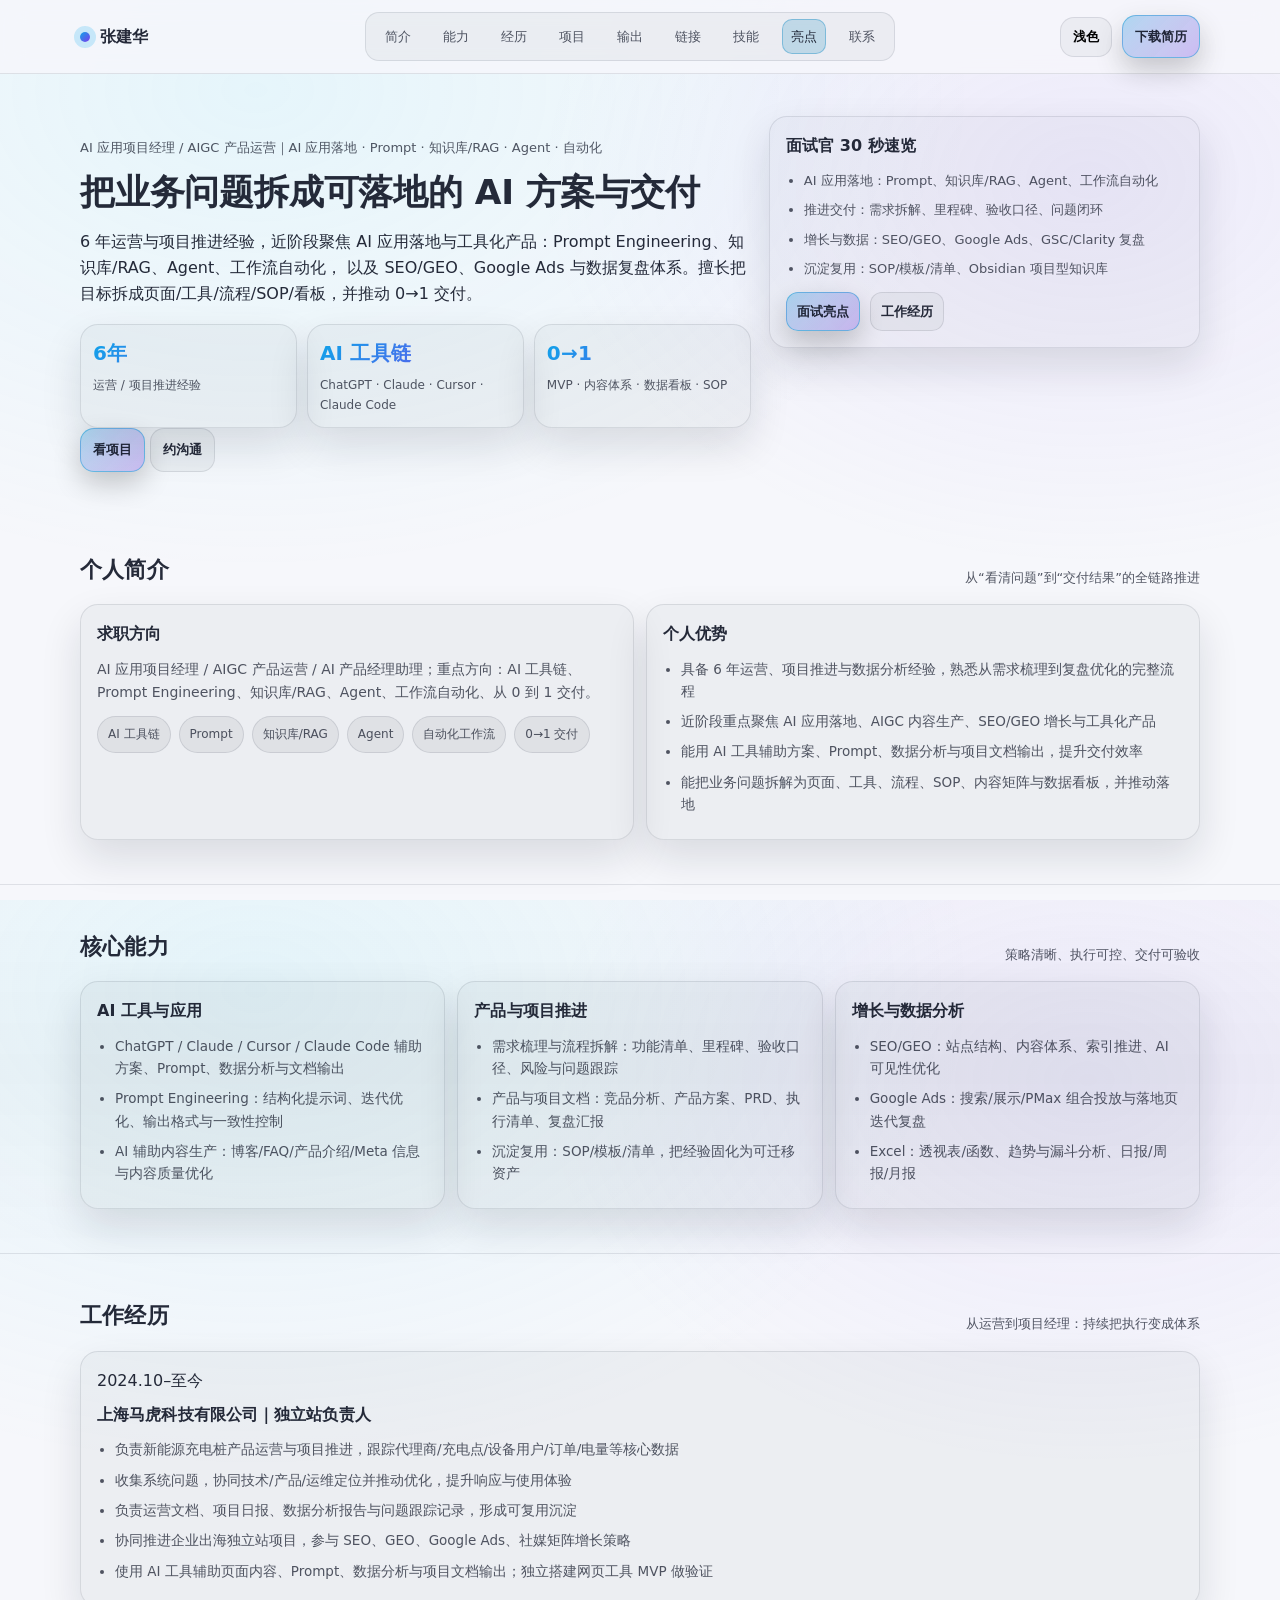
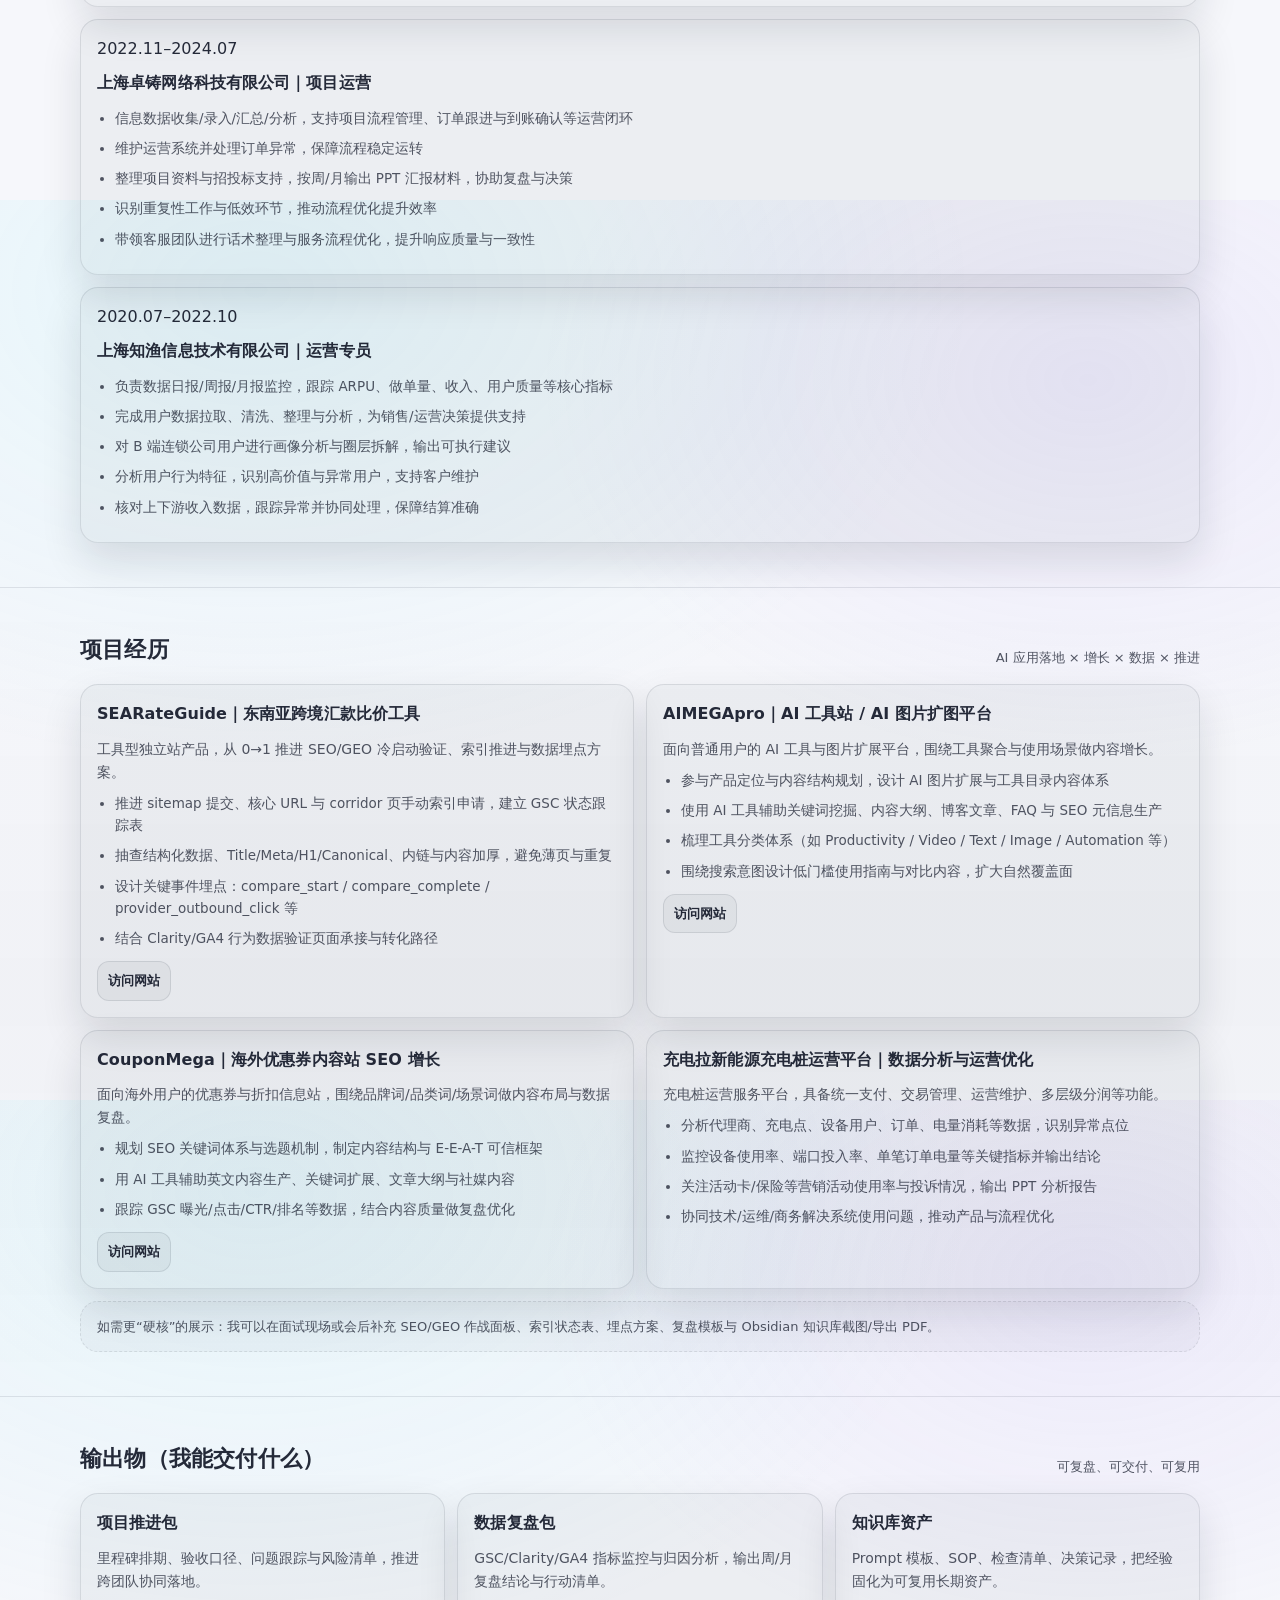
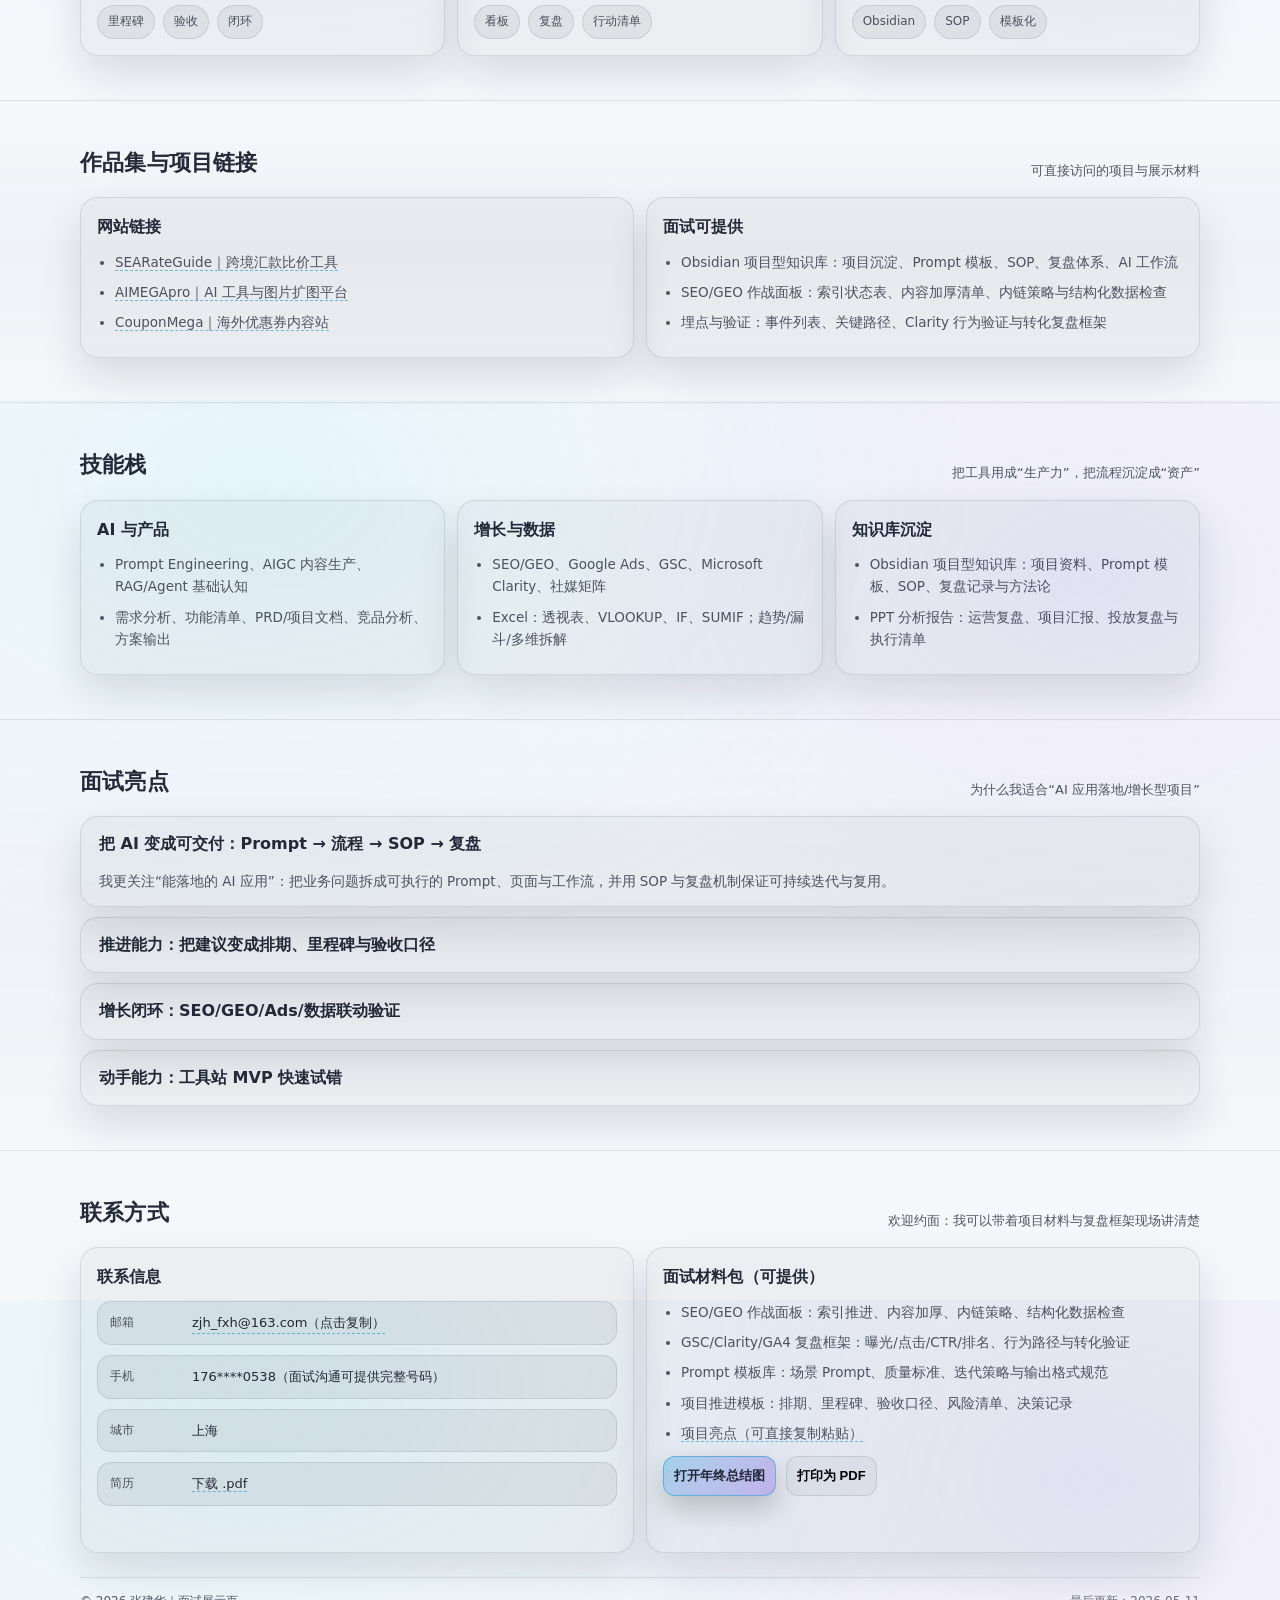
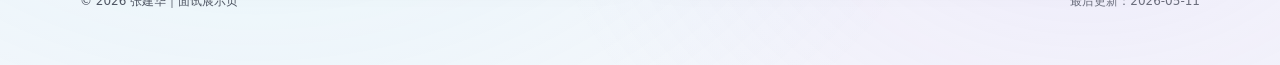
==== commit c9556367: "Add files via upload" ====
--- a/index.html
+++ b/index.html
@@ -5,26 +5,34 @@
     <meta name="viewport" content="width=device-width, initial-scale=1" />
     <meta name="color-scheme" content="light dark" />
     <meta name="theme-color" content="#0b1020" />
-    <title>张建华｜复合型项目经理（运营 × 数据 × 增长 × 落地）</title>
+
+    <title>张建华｜AI 应用项目经理 / AIGC 产品运营</title>
     <meta
       name="description"
-      content="张建华，6年运营/项目经验，覆盖新能源充电桩、企业出海独立站、SEO/GEO、Google Ads、AI工具站与社媒矩阵增长。"
+      content="张建华，AI 应用项目经理 / AIGC 产品运营。6 年运营与项目推进经验，聚焦 AI 应用落地、Prompt Engineering、知识库/RAG、Agent、工作流自动化与工具化产品；具备 SEO/GEO、Google Ads、数据分析与复盘闭环能力。"
     />
     <link rel="canonical" href="https://erick-zzz.github.io/zhangjianhua/" />
+
     <meta property="og:type" content="website" />
     <meta property="og:locale" content="zh_CN" />
-    <meta property="og:title" content="张建华｜复合型项目经理（运营 × 数据 × 增长 × 落地）" />
-    <meta property="og:description" content="新能源充电桩｜出海独立站｜SEO/GEO｜Google Ads｜AI工具站｜数据分析与项目落地" />
+    <meta property="og:title" content="张建华｜AI 应用项目经理 / AIGC 产品运营" />
+    <meta
+      property="og:description"
+      content="AI 应用落地｜Prompt Engineering｜知识库/RAG｜Agent｜工作流自动化｜SEO/GEO 与 Google Ads｜数据分析与项目推进"
+    />
     <meta property="og:url" content="https://erick-zzz.github.io/zhangjianhua/" />
     <meta property="og:image" content="https://erick-zzz.github.io/zhangjianhua/og.jpg" />
     <meta property="og:image:width" content="1200" />
     <meta property="og:image:height" content="630" />
+
     <meta name="twitter:card" content="summary_large_image" />
-    <meta name="twitter:title" content="张建华｜复合型项目经理" />
-    <meta name="twitter:description" content="运营 × 数据 × 增长 × 落地" />
+    <meta name="twitter:title" content="张建华｜AI 应用项目经理 / AIGC 产品运营" />
+    <meta name="twitter:description" content="AI 应用落地 · Prompt · 知识库/RAG · Agent · 增长与数据" />
     <meta name="twitter:image" content="https://erick-zzz.github.io/zhangjianhua/og.jpg" />
-    <link rel="icon" href="favicon.svg" type="image/svg+xml" />
-    <link rel="apple-touch-icon" href="favicon.svg" />
+
+    <link rel="icon" href="favicon-32.png" type="image/png" sizes="32x32" />
+    <link rel="icon" href="favicon-16.png" type="image/png" sizes="16x16" />
+    <link rel="apple-touch-icon" href="apple-touch-icon.png" sizes="180x180" />
     <meta name="format-detection" content="telephone=no" />
 
     <script>
@@ -41,22 +49,33 @@
         } catch {}
       })();
     </script>
+
     <link rel="stylesheet" href="styles.css" />
     <script type="application/ld+json">
       {
         "@context": "https://schema.org",
         "@type": "Person",
         "name": "张建华",
-        "jobTitle": "复合型项目经理",
+        "jobTitle": "AI 应用项目经理 / AIGC 产品运营",
         "url": "https://erick-zzz.github.io/zhangjianhua/",
         "email": "mailto:zjh_fxh@163.com",
+        "address": { "@type": "PostalAddress", "addressLocality": "上海", "addressCountry": "CN" },
         "knowsAbout": [
-          "项目管理",
+          "AI 应用落地",
+          "AIGC",
+          "Prompt Engineering",
+          "知识库/RAG",
+          "Agent",
+          "工作流自动化",
+          "需求分析",
+          "项目推进",
           "数据分析",
           "SEO",
+          "GEO（AI 可见性）",
           "Google Ads",
-          "独立站增长",
-          "新能源充电桩运营"
+          "Google Search Console",
+          "Microsoft Clarity",
+          "Obsidian 知识库"
         ]
       }
     </script>
@@ -72,19 +91,15 @@
         </a>
 
         <nav class="nav" aria-label="站点导航">
-          <button class="nav__toggle" type="button" aria-expanded="false" aria-controls="navMenu">
-            菜单
-          </button>
+          <button class="nav__toggle" type="button" aria-expanded="false" aria-controls="navMenu">菜单</button>
           <div class="nav__menu" id="navMenu">
             <a href="#about">简介</a>
             <a href="#capabilities">能力</a>
             <a href="#experience">经历</a>
-            <a href="#project-sites">项目站</a>
-            <a href="#education">教育</a>
             <a href="#projects">项目</a>
-            <a href="#results">成果</a>
+            <a href="#results">输出</a>
+            <a href="#links">链接</a>
             <a href="#skills">技能</a>
-            <a href="#works">作品</a>
             <a href="#highlights">亮点</a>
             <a href="#contact">联系</a>
           </div>
@@ -94,7 +109,7 @@
           <button class="btn btn--ghost" type="button" id="themeToggle" aria-label="切换主题">
             <span id="themeLabel">浅色</span>
           </button>
-          <a class="btn btn--primary" href="resume.docx" download>下载简历</a>
+          <a class="btn btn--primary" href="AI应用项目经理-张建华.pdf" download>下载简历</a>
         </div>
       </div>
     </header>
@@ -103,48 +118,46 @@
       <section class="hero">
         <div class="container hero__inner">
           <div class="hero__content">
-            <p class="eyebrow">复合型项目经理｜运营 × 数据 × 增长 × 落地</p>
-            <h1 class="hero__title">
-              我是张建华，擅长用数据驱动增长，用项目管理把策略落地成结果。
-            </h1>
-            <p class="hero__subtitle">
-              6 年运营/项目经验，覆盖新能源充电桩运营平台、企业出海独立站、SEO/GEO、Google Ads、AI 内容增长与工具站 MVP 验证。
+            <p class="eyebrow">AI 应用项目经理 / AIGC 产品运营｜AI 应用落地 · Prompt · 知识库/RAG · Agent · 自动化</p>
+            <h1 class="hero__title">把业务问题拆成可落地的 AI 方案与交付</h1>
+            <p class="hero__lead">
+              6 年运营与项目推进经验，近阶段聚焦 AI 应用落地与工具化产品：Prompt Engineering、知识库/RAG、Agent、工作流自动化，
+              以及 SEO/GEO、Google Ads 与数据复盘体系。擅长把目标拆成页面/工具/流程/SOP/看板，并推动 0→1 交付。
             </p>
 
-            <div class="hero__cta">
-              <a class="btn btn--primary" href="#works">查看作品</a>
-              <a class="btn btn--ghost" href="#contact">联系我</a>
-              <a class="btn btn--ghost" href="#results">年度成果</a>
-            </div>
-
-            <div class="stats" role="list" aria-label="核心数据概览">
+            <div class="stats" role="list" aria-label="关键概览">
               <div class="stat" role="listitem">
-                <div class="stat__value">1313</div>
-                <div class="stat__label">SEO 博客累计发布（CouponMega）</div>
+                <div class="stat__value">6年</div>
+                <div class="stat__label">运营 / 项目推进经验</div>
               </div>
               <div class="stat" role="listitem">
-                <div class="stat__value">230万+</div>
-                <div class="stat__label">视频号播放量</div>
+                <div class="stat__value">AI 工具链</div>
+                <div class="stat__label">ChatGPT · Claude · Cursor · Claude Code</div>
               </div>
               <div class="stat" role="listitem">
-                <div class="stat__value">32,538</div>
-                <div class="stat__label">AI 工具站 GSC 曝光</div>
-              </div>
-            </div>
-          </div>
-
-          <div class="hero__card" aria-label="一句话定位卡片">
+                <div class="stat__value">0→1</div>
+                <div class="stat__label">MVP · 内容体系 · 数据看板 · SOP</div>
+              </div>
+            </div>
+
+            <div class="hero__actions">
+              <a class="btn btn--primary" href="#projects">看项目</a>
+              <a class="btn btn--ghost" href="#contact">约沟通</a>
+            </div>
+          </div>
+
+          <div class="hero__card" aria-label="30 秒速览">
             <div class="card card--glass">
               <h2 class="card__title">面试官 30 秒速览</h2>
               <ul class="checklist">
-                <li>懂运营：平台运营、流程协同、问题闭环、文档体系</li>
-                <li>懂数据：画像/分层、指标拆解、异常归因、周月报与看板</li>
-                <li>懂增长：SEO/GEO、Google Ads、社媒矩阵、内容机制</li>
-                <li>能落地：跨团队推进、里程碑管理、复盘沉淀 SOP</li>
+                <li>AI 应用落地：Prompt、知识库/RAG、Agent、工作流自动化</li>
+                <li>推进交付：需求拆解、里程碑、验收口径、问题闭环</li>
+                <li>增长与数据：SEO/GEO、Google Ads、GSC/Clarity 复盘</li>
+                <li>沉淀复用：SOP/模板/清单、Obsidian 项目型知识库</li>
               </ul>
               <div class="card__actions">
                 <a class="btn btn--primary btn--sm" href="#highlights">面试亮点</a>
-                <a class="btn btn--ghost btn--sm" href="#projects">项目经历</a>
+                <a class="btn btn--ghost btn--sm" href="#experience">工作经历</a>
               </div>
             </div>
           </div>
@@ -155,33 +168,32 @@
         <div class="container">
           <div class="section__head">
             <h2 class="section__title">个人简介</h2>
-            <p class="section__subtitle">把增长目标拆成项目，把项目推进成结果。</p>
+            <p class="section__subtitle">从“看清问题”到“交付结果”的全链路推进</p>
           </div>
 
           <div class="grid grid--2">
             <div class="card">
-              <h3 class="card__title">我是谁</h3>
+              <h3 class="card__title">求职方向</h3>
               <p class="card__text">
-                从运营专员 → 项目运营 → 项目经理，我一直在做同一件事：用数据把问题讲清楚、把路径跑通、把结果交付出来。
-                我做过平台用户画像与行为分析、项目流程与数据周月报体系、招投标支持与交付协同；也做过出海独立站的
-                SEO/GEO、Google Ads 投放与社媒矩阵推广，并尝试独立开发工具站做 MVP 验证。
+                AI 应用项目经理 / AIGC 产品运营 / AI 产品经理助理；重点方向：AI 工具链、Prompt Engineering、知识库/RAG、Agent、工作流自动化、从 0 到 1 交付。
               </p>
-            </div>
-            <div class="card">
-              <h3 class="card__title">我的定位</h3>
-              <p class="card__text">
-                我是“懂运营、懂数据、懂增长、能推进项目落地”的复合型项目经理：既能在业务侧定义目标与策略，也能在执行侧拆解任务与节奏，
-                最终对结果负责。
-              </p>
-              <div class="tags" aria-label="关键词">
-                <span class="tag">新能源充电桩</span>
-                <span class="tag">出海独立站</span>
-                <span class="tag">SEO 内容增长</span>
-                <span class="tag">Google Ads</span>
-                <span class="tag">AI 工具站</span>
-                <span class="tag">数据分析</span>
-                <span class="tag">项目管理</span>
-              </div>
+              <div class="tags" aria-label="方向标签">
+                <span class="tag">AI 工具链</span>
+                <span class="tag">Prompt</span>
+                <span class="tag">知识库/RAG</span>
+                <span class="tag">Agent</span>
+                <span class="tag">自动化工作流</span>
+                <span class="tag">0→1 交付</span>
+              </div>
+            </div>
+            <div class="card">
+              <h3 class="card__title">个人优势</h3>
+              <ul class="bullets">
+                <li>具备 6 年运营、项目推进与数据分析经验，熟悉从需求梳理到复盘优化的完整流程</li>
+                <li>近阶段重点聚焦 AI 应用落地、AIGC 内容生产、SEO/GEO 增长与工具化产品</li>
+                <li>能用 AI 工具辅助方案、Prompt、数据分析与项目文档输出，提升交付效率</li>
+                <li>能把业务问题拆解为页面、工具、流程、SOP、内容矩阵与数据看板，并推动落地</li>
+              </ul>
             </div>
           </div>
         </div>
@@ -191,32 +203,32 @@
         <div class="container">
           <div class="section__head">
             <h2 class="section__title">核心能力</h2>
-            <p class="section__subtitle">从“策略”到“交付”的全链路推进。</p>
+            <p class="section__subtitle">策略清晰、执行可控、交付可验收</p>
           </div>
 
           <div class="grid grid--3">
             <div class="card">
-              <h3 class="card__title">数据分析与洞察</h3>
-              <ul class="bullets">
-                <li>指标体系：使用率 / 转化 / 留存 / ROI 等拆解与监控</li>
-                <li>用户分析：画像、分层、行为路径与异常归因</li>
-                <li>交付表达：日报/周报/月报、PPT 分析报告与结论建议</li>
-              </ul>
-            </div>
-            <div class="card">
-              <h3 class="card__title">增长与获客</h3>
-              <ul class="bullets">
-                <li>SEO/GEO：关键词结构、内容体系、站点健康与收录</li>
-                <li>Google Ads：展示/搜索/PMax 投放与持续优化</li>
-                <li>社媒矩阵：内容分发、数据复盘与方向迭代</li>
-              </ul>
-            </div>
-            <div class="card">
-              <h3 class="card__title">项目管理与落地</h3>
-              <ul class="bullets">
-                <li>需求澄清 → 里程碑计划 → 风险管理 → 验收复盘</li>
-                <li>跨团队协作：产品/技术/运维/商务联动推进</li>
-                <li>SOP 沉淀：把“经验”变成可复用的方法论</li>
+              <h3 class="card__title">AI 工具与应用</h3>
+              <ul class="bullets">
+                <li>ChatGPT / Claude / Cursor / Claude Code 辅助方案、Prompt、数据分析与文档输出</li>
+                <li>Prompt Engineering：结构化提示词、迭代优化、输出格式与一致性控制</li>
+                <li>AI 辅助内容生产：博客/FAQ/产品介绍/Meta 信息与内容质量优化</li>
+              </ul>
+            </div>
+            <div class="card">
+              <h3 class="card__title">产品与项目推进</h3>
+              <ul class="bullets">
+                <li>需求梳理与流程拆解：功能清单、里程碑、验收口径、风险与问题跟踪</li>
+                <li>产品与项目文档：竞品分析、产品方案、PRD、执行清单、复盘汇报</li>
+                <li>沉淀复用：SOP/模板/清单，把经验固化为可迁移资产</li>
+              </ul>
+            </div>
+            <div class="card">
+              <h3 class="card__title">增长与数据分析</h3>
+              <ul class="bullets">
+                <li>SEO/GEO：站点结构、内容体系、索引推进、AI 可见性优化</li>
+                <li>Google Ads：搜索/展示/PMax 组合投放与落地页迭代复盘</li>
+                <li>Excel：透视表/函数、趋势与漏斗分析、日报/周报/月报</li>
               </ul>
             </div>
           </div>
@@ -227,124 +239,45 @@
         <div class="container">
           <div class="section__head">
             <h2 class="section__title">工作经历</h2>
-            <p class="section__subtitle">运营到项目管理：持续做“可增长、可交付、可复盘”的事。</p>
-          </div>
-
-          <div class="timeline" aria-label="工作经历时间轴">
-            <article class="timeline__item card">
-              <div class="timeline__meta">
-                <div class="timeline__time">2024.10 — 至今</div>
-                <div class="timeline__role">项目经理</div>
-                <div class="timeline__company">上海马虎科技有限公司</div>
-              </div>
-              <ul class="bullets">
-                <li>新能源充电桩产品运营：问题响应/跟踪闭环、运营文档、数据汇总与分析</li>
-                <li>联动产品/技术/运维：提出策略与系统优化建议并推动落地</li>
-                <li>协同开发出海独立站：SEO/GEO + Google Ads 获取曝光与线索</li>
-                <li>独立开发网页工具站：MVP 测试与增长验证</li>
-              </ul>
-            </article>
-
-            <article class="timeline__item card">
-              <div class="timeline__meta">
-                <div class="timeline__time">2022.11 — 2024.07</div>
-                <div class="timeline__role">项目运营</div>
-                <div class="timeline__company">上海卓铸网络科技有限公司</div>
-              </div>
-              <ul class="bullets">
-                <li>数据收集/汇总/分析，维护运营系统与订单问题处理</li>
-                <li>跟进项目流程与回款节点，输出周报/月报（PPT）并汇报</li>
-                <li>带领客服团队：话术梳理与优化，提升问题解决效率</li>
-              </ul>
-            </article>
-
-            <article class="timeline__item card">
-              <div class="timeline__meta">
-                <div class="timeline__time">2020.07 — 2022.10</div>
-                <div class="timeline__role">运营专员</div>
-                <div class="timeline__company">上海知渔信息技术有限公司</div>
-              </div>
-              <ul class="bullets">
-                <li>日报/周报/月报监控，支撑临时数据需求与指标优化</li>
-                <li>拉取清洗用户数据：B 端连锁客户画像与圈层运营建议</li>
-                <li>基于行为数据分析：做单量/产品/收入/质量/频率，输出结论支持销售管理客户</li>
-                <li>核对上下游收入数据，异常跟踪处理</li>
-              </ul>
-            </article>
-          </div>
-        </div>
-      </section>
-
-      <section class="section" id="project-sites">
-        <div class="container">
-          <div class="section__head">
-            <h2 class="section__title">真实项目（可点击查看）</h2>
-            <p class="section__subtitle">3 个可在线访问的作品：产品页 + 简历亮点 + 我的贡献。</p>
-          </div>
-
-          <div class="grid grid--3">
-            <article class="card">
-              <div class="card__kicker">对比工具｜多语言｜内容增长</div>
-              <h3 class="card__title">SEARateGuide</h3>
-              <p class="card__text">
-                东南亚汇款路线对比工具：对比费率/费用/到账方式与预估到账金额，并提供博客与渠道指南。
-              </p>
-              <div class="card__actions">
-                <a class="btn btn--primary btn--sm" href="projects/searateguide.html">查看项目亮点</a>
-                <a class="btn btn--ghost btn--sm" href="https://searateguide.com/" target="_blank" rel="noreferrer">访问网站</a>
-              </div>
-            </article>
-
-            <article class="card">
-              <div class="card__kicker">AI 工具站｜内容聚合｜SEO</div>
-              <h3 class="card__title">AIMEGApro</h3>
-              <p class="card__text">
-                AI 图像扩展/生成式填充工具与工具目录：内容聚合 + 评测体系 + 多语言落地页，构建自然增长资产。
-              </p>
-              <div class="card__actions">
-                <a class="btn btn--primary btn--sm" href="projects/aimegapro.html">查看项目亮点</a>
-                <a class="btn btn--ghost btn--sm" href="https://www.aimegapro.com/" target="_blank" rel="noreferrer">访问网站</a>
-              </div>
-            </article>
-
-            <article class="card">
-              <div class="card__kicker">优惠券站｜SEO 内容体系｜站点健康</div>
-              <h3 class="card__title">CouponMega</h3>
-              <p class="card__text">
-                面向海外用户的优惠券内容站：搭建 SEO 内容生产机制、扩充商业内容结构，并持续治理索引与收录。
-              </p>
-              <div class="card__actions">
-                <a class="btn btn--primary btn--sm" href="projects/couponmega.html">查看项目亮点</a>
-                <a class="btn btn--ghost btn--sm" href="https://couponmega.com/" target="_blank" rel="noreferrer">访问网站</a>
-              </div>
-            </article>
-          </div>
-        </div>
-      </section>
-
-      <section class="section section--alt" id="education">
-        <div class="container">
-          <div class="section__head">
-            <h2 class="section__title">教育与认证</h2>
-            <p class="section__subtitle">用长期学习补足能力半径，用认证证明可交付。</p>
-          </div>
-
-          <div class="grid grid--2">
-            <div class="card">
-              <h3 class="card__title">教育背景</h3>
-              <ul class="bullets">
-                <li>苏州科技大学｜本科｜计算机科学与技术｜2024.03–2026.07</li>
-                <li>天津渤海职业技术学院｜专科｜机械制造及其自动化｜2016.09–2019.06</li>
-              </ul>
-            </div>
-            <div class="card">
-              <h3 class="card__title">认证与能力补充</h3>
-              <ul class="bullets">
-                <li>高级人工智能训练师（2025）</li>
-                <li>数据表达：PPT 分析报告、Xmind 梳理与项目复盘沉淀</li>
-                <li>工具能力：Excel 数据透视表、VLOOKUP 等函数应用</li>
-              </ul>
-            </div>
+            <p class="section__subtitle">从运营到项目经理：持续把执行变成体系</p>
+          </div>
+
+          <div class="timeline">
+            <article class="card timeline__item">
+              <div class="timeline__meta">2024.10–至今</div>
+              <h3 class="card__title">上海马虎科技有限公司｜独立站负责人</h3>
+              <ul class="bullets">
+                <li>负责新能源充电桩产品运营与项目推进，跟踪代理商/充电点/设备用户/订单/电量等核心数据</li>
+                <li>收集系统问题，协同技术/产品/运维定位并推动优化，提升响应与使用体验</li>
+                <li>负责运营文档、项目日报、数据分析报告与问题跟踪记录，形成可复用沉淀</li>
+                <li>协同推进企业出海独立站项目，参与 SEO、GEO、Google Ads、社媒矩阵增长策略</li>
+                <li>使用 AI 工具辅助页面内容、Prompt、数据分析与项目文档输出；独立搭建网页工具 MVP 做验证</li>
+              </ul>
+            </article>
+
+            <article class="card timeline__item">
+              <div class="timeline__meta">2022.11–2024.07</div>
+              <h3 class="card__title">上海卓铸网络科技有限公司｜项目运营</h3>
+              <ul class="bullets">
+                <li>信息数据收集/录入/汇总/分析，支持项目流程管理、订单跟进与到账确认等运营闭环</li>
+                <li>维护运营系统并处理订单异常，保障流程稳定运转</li>
+                <li>整理项目资料与招投标支持，按周/月输出 PPT 汇报材料，协助复盘与决策</li>
+                <li>识别重复性工作与低效环节，推动流程优化提升效率</li>
+                <li>带领客服团队进行话术整理与服务流程优化，提升响应质量与一致性</li>
+              </ul>
+            </article>
+
+            <article class="card timeline__item">
+              <div class="timeline__meta">2020.07–2022.10</div>
+              <h3 class="card__title">上海知渔信息技术有限公司｜运营专员</h3>
+              <ul class="bullets">
+                <li>负责数据日报/周报/月报监控，跟踪 ARPU、做单量、收入、用户质量等核心指标</li>
+                <li>完成用户数据拉取、清洗、整理与分析，为销售/运营决策提供支持</li>
+                <li>对 B 端连锁公司用户进行画像分析与圈层拆解，输出可执行建议</li>
+                <li>分析用户行为特征，识别高价值与异常用户，支持客户维护</li>
+                <li>核对上下游收入数据，跟踪异常并协同处理，保障结算准确</li>
+              </ul>
+            </article>
           </div>
         </div>
       </section>
@@ -353,266 +286,203 @@
         <div class="container">
           <div class="section__head">
             <h2 class="section__title">项目经历</h2>
-            <p class="section__subtitle">我做过的项目：可量化、可复用、能落地。</p>
+            <p class="section__subtitle">AI 应用落地 × 增长 × 数据 × 推进</p>
           </div>
 
           <div class="grid grid--2">
             <article class="card">
-              <div class="card__kicker">新能源充电桩</div>
-              <h3 class="card__title">充电桩运营服务平台（统一支付/交易/运维/分润）</h3>
-              <p class="card__text">
-                通过指标监控与运营分析，支撑运维端/商务端决策：使用率、端口投入率、订单能耗、异常代理商、营销模块使用与投诉等。
-              </p>
-              <ul class="bullets">
-                <li>监控关键指标并定位异常，推动运维跟进闭环</li>
-                <li>活动卡/保险等模块数据复盘，提出优化建议</li>
-                <li>输出 PPT 分析报告与决策建议</li>
-              </ul>
+              <h3 class="card__title">SEARateGuide｜东南亚跨境汇款比价工具</h3>
+              <p class="card__text">工具型独立站产品，从 0→1 推进 SEO/GEO 冷启动验证、索引推进与数据埋点方案。</p>
+              <ul class="bullets">
+                <li>推进 sitemap 提交、核心 URL 与 corridor 页手动索引申请，建立 GSC 状态跟踪表</li>
+                <li>抽查结构化数据、Title/Meta/H1/Canonical、内链与内容加厚，避免薄页与重复</li>
+                <li>设计关键事件埋点：compare_start / compare_complete / provider_outbound_click 等</li>
+                <li>结合 Clarity/GA4 行为数据验证页面承接与转化路径</li>
+              </ul>
+              <div class="card__actions">
+                <a class="btn btn--ghost btn--sm" href="https://searateguide.com/" target="_blank" rel="noreferrer">访问网站</a>
+              </div>
             </article>
 
             <article class="card">
-              <div class="card__kicker">企业出海</div>
-              <h3 class="card__title">独立站增长（SEO/GEO + Ads + 社媒矩阵）</h3>
-              <p class="card__text">
-                把增长做成“系统”：内容生产机制 + 站点健康治理 + 投放验证模型 + 社媒分发复盘。
-              </p>
-              <ul class="bullets">
-                <li>SEO 内容体系：结构规划、产能机制、质量标准与持续优化</li>
-                <li>Google Ads：展示/搜索/PMax 组合投放与复盘迭代</li>
-                <li>社媒矩阵：以数据驱动内容方向与平台策略</li>
-              </ul>
+              <h3 class="card__title">AIMEGApro｜AI 工具站 / AI 图片扩图平台</h3>
+              <p class="card__text">面向普通用户的 AI 工具与图片扩展平台，围绕工具聚合与使用场景做内容增长。</p>
+              <ul class="bullets">
+                <li>参与产品定位与内容结构规划，设计 AI 图片扩展与工具目录内容体系</li>
+                <li>使用 AI 工具辅助关键词挖掘、内容大纲、博客文章、FAQ 与 SEO 元信息生产</li>
+                <li>梳理工具分类体系（如 Productivity / Video / Text / Image / Automation 等）</li>
+                <li>围绕搜索意图设计低门槛使用指南与对比内容，扩大自然覆盖面</li>
+              </ul>
+              <div class="card__actions">
+                <a class="btn btn--ghost btn--sm" href="https://www.aimegapro.com/" target="_blank" rel="noreferrer">访问网站</a>
+              </div>
             </article>
 
             <article class="card">
-              <div class="card__kicker">消费品活动</div>
-              <h3 class="card__title">康师傅绿茶 SP 活动（瓶盖二维码触达小程序）</h3>
-              <p class="card__text">
-                以 Excel 建模与可视化复盘活动效果：用户来源、渠道转化、支出走势与异常波动预警。
-              </p>
-              <ul class="bullets">
-                <li>清洗筛选数据，建立多维拆解与对比分析</li>
-                <li>持续跟踪费用走势，输出可视化报表</li>
-                <li>识别异常波动并推动渠道跟进优化</li>
-              </ul>
+              <h3 class="card__title">CouponMega｜海外优惠券内容站 SEO 增长</h3>
+              <p class="card__text">面向海外用户的优惠券与折扣信息站，围绕品牌词/品类词/场景词做内容布局与数据复盘。</p>
+              <ul class="bullets">
+                <li>规划 SEO 关键词体系与选题机制，制定内容结构与 E-E-A-T 可信框架</li>
+                <li>用 AI 工具辅助英文内容生产、关键词扩展、文章大纲与社媒内容</li>
+                <li>跟踪 GSC 曝光/点击/CTR/排名等数据，结合内容质量做复盘优化</li>
+              </ul>
+              <div class="card__actions">
+                <a class="btn btn--ghost btn--sm" href="https://couponmega.com/" target="_blank" rel="noreferrer">访问网站</a>
+              </div>
             </article>
 
             <article class="card">
-              <div class="card__kicker">渠道增长</div>
-              <h3 class="card__title">线下推广增值业务（渠道 ROI/留存/质量对比）</h3>
-              <p class="card__text">
-                通过对比渠道收入、留存与产品质量，筛选高性价比渠道并做投放节奏控制，保障稳定收入。
-              </p>
-              <ul class="bullets">
-                <li>单量/安装转化跟踪，异常波动渠道预警与控制</li>
-                <li>核对上下游收入数据，参与反作弊核查</li>
-                <li>输出分析结论支持投放决策</li>
-              </ul>
-            </article>
-          </div>
-        </div>
-      </section>
-
-      <section class="section" id="results">
-        <div class="container">
-          <div class="section__head">
-            <h2 class="section__title">年度成果</h2>
-            <p class="section__subtitle">把增长写进数据，把方法沉淀成体系。</p>
-          </div>
-
-          <div class="grid grid--2">
-            <article class="card">
-              <h3 class="card__title">CouponMega｜SEO 内容建设（2025）</h3>
-              <ul class="bullets">
-                <li>SEO 博客累计发布：1313 篇（自 2025.03 系统推进）</li>
-                <li>可分析博客：629 篇；优良内容：622 篇（98.9%）</li>
-                <li>GSC：曝光 34,100；点击 51；CTR 0.1%；平均排名 7.8</li>
-                <li>站点地图收录页面：1314；结构与抓取策略稳定</li>
-              </ul>
-            </article>
-
-            <article class="card">
-              <h3 class="card__title">AIMEGAPro｜AI 工具站（内容聚合 + 评测体系）</h3>
-              <ul class="bullets">
-                <li>发布 AI 工具博客：73 篇；收录 AI 工具资源：200 个</li>
-                <li>GSC：曝光 32,538；点击 253；CTR 0.8%；平均排名 39.6</li>
-                <li>索引页面：229；收录稳定</li>
-              </ul>
-            </article>
-
-            <article class="card">
-              <h3 class="card__title">社媒矩阵｜曝光与内容增长</h3>
-              <div class="mini-stats">
-                <div class="mini-stat"><span class="mini-stat__k">视频号播放</span><span class="mini-stat__v">2,306,033</span></div>
-                <div class="mini-stat"><span class="mini-stat__k">TikTok 观看</span><span class="mini-stat__v">37.3 万</span></div>
-                <div class="mini-stat"><span class="mini-stat__k">小红书曝光</span><span class="mini-stat__v">647,617</span></div>
-                <div class="mini-stat"><span class="mini-stat__k">Facebook 浏览</span><span class="mini-stat__v">200,739</span></div>
-              </div>
-              <p class="card__text muted">
-                以“内容沉淀 + 数据复盘”驱动平台策略迭代，形成长期可复用的分发与优化节奏。
-              </p>
-            </article>
-
-            <article class="card">
-              <h3 class="card__title">年终总结图（可放大查看）</h3>
-              <p class="card__text">用于面试快速对齐：SEO 计划、广告投放复盘、社媒矩阵数据、AI 工具站运营要点。</p>
-              <div class="image-frame">
-                <a href="year_end.jpg" target="_blank" rel="noreferrer">
-                  <img
-                    src="year_end_preview.jpg"
-                    alt="年终总结思维导图预览（点击放大）"
-                    loading="lazy"
-                    decoding="async"
-                    width="1800"
-                    height="2188"
-                  />
-                </a>
-              </div>
-            </article>
-          </div>
-        </div>
-      </section>
-
-      <section class="section section--alt" id="skills">
-        <div class="container">
-          <div class="section__head">
-            <h2 class="section__title">技能标签</h2>
-            <p class="section__subtitle">面试可展开：方法、工具、产出物与复盘框架。</p>
-          </div>
-
-          <div class="card">
-            <div class="tags tags--lg">
-              <span class="tag">Excel（透视表 / VLOOKUP）</span>
-              <span class="tag">数据看板 / 周月报</span>
-              <span class="tag">用户画像 / 分层运营</span>
-              <span class="tag">SEO 内容体系</span>
-              <span class="tag">GEO</span>
-              <span class="tag">Google Search Console</span>
-              <span class="tag">Google Ads（展示 / 搜索 / PMax）</span>
-              <span class="tag">社媒矩阵增长</span>
-              <span class="tag">PPT 分析报告</span>
-              <span class="tag">Xmind 梳理</span>
-              <span class="tag">SOP / 复盘沉淀</span>
-              <span class="tag">高级人工智能训练师（2025）</span>
-            </div>
-          </div>
-        </div>
-      </section>
-
-      <section class="section" id="works">
-        <div class="container">
-          <div class="section__head">
-            <h2 class="section__title">作品 / 项目展示</h2>
-            <p class="section__subtitle">建议面试官优先看的 4 个案例。</p>
-          </div>
-
-          <div class="grid grid--2">
-            <article class="card">
-              <h3 class="card__title">新能源充电桩运营分析与决策支持</h3>
-              <p class="card__text">
-                围绕“使用率 / 投入率 / 能耗 / 异常代理 / 营销模块投诉”等关键指标，输出面向运维与商务的可执行建议。
-              </p>
-              <div class="card__footer">
-                <span class="pill">数据分析</span>
-                <span class="pill">运营策略</span>
-                <span class="pill">跨团队推进</span>
-              </div>
-            </article>
-
-            <article class="card">
-              <h3 class="card__title">CouponMega：SEO 内容体系与结构化增长</h3>
-              <p class="card__text">
-                从结构到机制：内容规划、质量标准、持续产能与站点健康治理，沉淀可复用的 SEO 运作方式。
-              </p>
-              <div class="card__footer">
-                <span class="pill">SEO</span>
-                <span class="pill">内容增长</span>
-                <span class="pill">站点健康</span>
-              </div>
-              <div class="card__actions">
-                <a class="btn btn--primary btn--sm" href="projects/couponmega.html">查看详情</a>
-                <a class="btn btn--ghost btn--sm" href="https://couponmega.com/" target="_blank" rel="noreferrer">访问网站</a>
-              </div>
-            </article>
-
-            <article class="card">
-              <h3 class="card__title">AIMEGAPro：AI 工具站（内容聚合 + 评测体系）</h3>
-              <p class="card__text">
-                以“内容聚合 + 产品评测”打造信息架构，结合 GSC 数据验证内容方向与关键词需求匹配度。
-              </p>
-              <div class="card__footer">
-                <span class="pill">AI 内容增长</span>
-                <span class="pill">SEO</span>
-                <span class="pill">MVP 验证</span>
-              </div>
-              <div class="card__actions">
-                <a class="btn btn--primary btn--sm" href="projects/aimegapro.html">查看详情</a>
-                <a class="btn btn--ghost btn--sm" href="https://www.aimegapro.com/" target="_blank" rel="noreferrer">访问网站</a>
-              </div>
-            </article>
-
-            <article class="card">
-              <h3 class="card__title">SEARateGuide：对比工具 + 内容指南闭环</h3>
-              <p class="card__text">
-                产品化对比工具承接需求，博客与渠道指南教育用户，形成“工具获客 + 内容沉淀”的增长飞轮。
-              </p>
-              <div class="card__footer">
-                <span class="pill">产品化工具</span>
-                <span class="pill">多语言</span>
-                <span class="pill">内容闭环</span>
-              </div>
-              <div class="card__actions">
-                <a class="btn btn--primary btn--sm" href="projects/searateguide.html">查看详情</a>
-                <a class="btn btn--ghost btn--sm" href="https://searateguide.com/" target="_blank" rel="noreferrer">访问网站</a>
-              </div>
+              <h3 class="card__title">充电拉新能源充电桩运营平台｜数据分析与运营优化</h3>
+              <p class="card__text">充电桩运营服务平台，具备统一支付、交易管理、运营维护、多层级分润等功能。</p>
+              <ul class="bullets">
+                <li>分析代理商、充电点、设备用户、订单、电量消耗等数据，识别异常点位</li>
+                <li>监控设备使用率、端口投入率、单笔订单电量等关键指标并输出结论</li>
+                <li>关注活动卡/保险等营销活动使用率与投诉情况，输出 PPT 分析报告</li>
+                <li>协同技术/运维/商务解决系统使用问题，推动产品与流程优化</li>
+              </ul>
             </article>
           </div>
 
           <div class="note">
             <p class="note__text">
-              如需更“硬核”的展示：我可提供（面试现场或会后）数据分析 PPT 样例、SEO 内容 SOP、GSC/投放复盘框架、项目里程碑模板。
+              如需更“硬核”的展示：我可以在面试现场或会后补充 SEO/GEO 作战面板、索引状态表、埋点方案、复盘模板与 Obsidian 知识库截图/导出 PDF。
             </p>
           </div>
         </div>
       </section>
 
+      <section class="section" id="results">
+        <div class="container">
+          <div class="section__head">
+            <h2 class="section__title">输出物（我能交付什么）</h2>
+            <p class="section__subtitle">可复盘、可交付、可复用</p>
+          </div>
+
+          <div class="grid grid--3">
+            <div class="card">
+              <h3 class="card__title">项目推进包</h3>
+              <p class="card__text">里程碑排期、验收口径、问题跟踪与风险清单，推进跨团队协同落地。</p>
+              <div class="card__footer">
+                <span class="pill">里程碑</span>
+                <span class="pill">验收</span>
+                <span class="pill">闭环</span>
+              </div>
+            </div>
+            <div class="card">
+              <h3 class="card__title">数据复盘包</h3>
+              <p class="card__text">GSC/Clarity/GA4 指标监控与归因分析，输出周/月复盘结论与行动清单。</p>
+              <div class="card__footer">
+                <span class="pill">看板</span>
+                <span class="pill">复盘</span>
+                <span class="pill">行动清单</span>
+              </div>
+            </div>
+            <div class="card">
+              <h3 class="card__title">知识库资产</h3>
+              <p class="card__text">Prompt 模板、SOP、检查清单、决策记录，把经验固化为可复用长期资产。</p>
+              <div class="card__footer">
+                <span class="pill">Obsidian</span>
+                <span class="pill">SOP</span>
+                <span class="pill">模板化</span>
+              </div>
+            </div>
+          </div>
+        </div>
+      </section>
+
+      <section class="section section--alt" id="links">
+        <div class="container">
+          <div class="section__head">
+            <h2 class="section__title">作品集与项目链接</h2>
+            <p class="section__subtitle">可直接访问的项目与展示材料</p>
+          </div>
+
+          <div class="grid grid--2">
+            <div class="card">
+              <h3 class="card__title">网站链接</h3>
+              <ul class="bullets">
+                <li><a class="linklike" href="https://searateguide.com/" target="_blank" rel="noreferrer">SEARateGuide｜跨境汇款比价工具</a></li>
+                <li><a class="linklike" href="https://www.aimegapro.com/" target="_blank" rel="noreferrer">AIMEGApro｜AI 工具与图片扩图平台</a></li>
+                <li><a class="linklike" href="https://couponmega.com/" target="_blank" rel="noreferrer">CouponMega｜海外优惠券内容站</a></li>
+              </ul>
+            </div>
+            <div class="card">
+              <h3 class="card__title">面试可提供</h3>
+              <ul class="bullets">
+                <li>Obsidian 项目型知识库：项目沉淀、Prompt 模板、SOP、复盘体系、AI 工作流</li>
+                <li>SEO/GEO 作战面板：索引状态表、内容加厚清单、内链策略与结构化数据检查</li>
+                <li>埋点与验证：事件列表、关键路径、Clarity 行为验证与转化复盘框架</li>
+              </ul>
+            </div>
+          </div>
+        </div>
+      </section>
+
+      <section class="section" id="skills">
+        <div class="container">
+          <div class="section__head">
+            <h2 class="section__title">技能栈</h2>
+            <p class="section__subtitle">把工具用成“生产力”，把流程沉淀成“资产”</p>
+          </div>
+
+          <div class="grid grid--3">
+            <div class="card">
+              <h3 class="card__title">AI 与产品</h3>
+              <ul class="bullets">
+                <li>Prompt Engineering、AIGC 内容生产、RAG/Agent 基础认知</li>
+                <li>需求分析、功能清单、PRD/项目文档、竞品分析、方案输出</li>
+              </ul>
+            </div>
+            <div class="card">
+              <h3 class="card__title">增长与数据</h3>
+              <ul class="bullets">
+                <li>SEO/GEO、Google Ads、GSC、Microsoft Clarity、社媒矩阵</li>
+                <li>Excel：透视表、VLOOKUP、IF、SUMIF；趋势/漏斗/多维拆解</li>
+              </ul>
+            </div>
+            <div class="card">
+              <h3 class="card__title">知识库沉淀</h3>
+              <ul class="bullets">
+                <li>Obsidian 项目型知识库：项目资料、Prompt 模板、SOP、复盘记录与方法论</li>
+                <li>PPT 分析报告：运营复盘、项目汇报、投放复盘与执行清单</li>
+              </ul>
+            </div>
+          </div>
+        </div>
+      </section>
+
       <section class="section section--alt" id="highlights">
         <div class="container">
           <div class="section__head">
             <h2 class="section__title">面试亮点</h2>
-            <p class="section__subtitle">为什么我适合“增长型项目经理”。</p>
+            <p class="section__subtitle">为什么我适合“AI 应用落地/增长型项目”</p>
           </div>
 
           <div class="accordion" data-accordion>
             <details class="accordion__item" open>
-              <summary>数据驱动决策：把问题量化成指标与假设</summary>
+              <summary>把 AI 变成可交付：Prompt → 流程 → SOP → 复盘</summary>
               <div class="accordion__content">
-                习惯先建立指标口径与拆解框架，再做归因与策略建议；输出结论可追溯、可验证、可落地。
+                我更关注“能落地的 AI 应用”：把业务问题拆成可执行的 Prompt、页面与工作流，并用 SOP 与复盘机制保证可持续迭代与复用。
               </div>
             </details>
             <details class="accordion__item">
-              <summary>推进能力：跨产品/技术/运维/商务协同闭环</summary>
+              <summary>推进能力：把建议变成排期、里程碑与验收口径</summary>
               <div class="accordion__content">
-                能把“建议”变成“排期、里程碑、验收标准”，并持续跟进风险与资源，推动上线与持续优化。
+                能把模糊需求转成可执行任务与验收标准，持续跟进风险与资源，推动跨团队协同闭环。
               </div>
             </details>
             <details class="accordion__item">
-              <summary>增长闭环：SEO/GEO/Ads/社媒联动</summary>
+              <summary>增长闭环：SEO/GEO/Ads/数据联动验证</summary>
               <div class="accordion__content">
-                兼顾短期获客与长期资产沉淀：用投放验证模型，用 SEO/内容沉淀复利，用社媒扩大触达与反馈闭环。
+                兼顾短期验证与长期资产沉淀：投放验证、SEO/内容复利、数据复盘驱动下一阶段行动清单。
               </div>
             </details>
             <details class="accordion__item">
-              <summary>从 0 到 1 搭体系：内容机制、质检标准与 SOP</summary>
+              <summary>动手能力：工具站 MVP 快速试错</summary>
               <div class="accordion__content">
-                把“经验”固化为流程：选题-生产-质检-发布-复盘；保证产能稳定与质量可控，便于团队协作与规模化。
+                能独立搭建工具型页面或 MVP，快速验证需求与路径，用小成本试错缩短学习周期。
               </div>
             </details>
-            <details class="accordion__item">
-              <summary>动手能力：工具站 MVP 验证与快速试错</summary>
-              <div class="accordion__content">
-                能独立开发网页工具站，快速验证需求与增长路径；用小成本试错缩短学习周期。
-              </div>
-            </details>
           </div>
         </div>
       </section>
@@ -621,7 +491,7 @@
         <div class="container">
           <div class="section__head">
             <h2 class="section__title">联系方式</h2>
-            <p class="section__subtitle">欢迎约面：我可以带着案例与数据当场讲清楚。</p>
+            <p class="section__subtitle">欢迎约面：我可以带着项目材料与复盘框架现场讲清楚</p>
           </div>
 
           <div class="grid grid--2">
@@ -639,9 +509,13 @@
                   <div class="contact-item__v">176****0538（面试沟通可提供完整号码）</div>
                 </div>
                 <div class="contact-item">
+                  <div class="contact-item__k">城市</div>
+                  <div class="contact-item__v">上海</div>
+                </div>
+                <div class="contact-item">
                   <div class="contact-item__k">简历</div>
                   <div class="contact-item__v">
-                    <a class="linklike" href="resume.docx" download>下载 .docx</a>
+                    <a class="linklike" href="AI应用项目经理-张建华.pdf" download>下载 .pdf</a>
                   </div>
                 </div>
               </div>
@@ -651,16 +525,14 @@
             <div class="card">
               <h3 class="card__title">面试材料包（可提供）</h3>
               <ul class="bullets">
-                <li>数据分析 PPT 样例（面向运维/商务的决策报告结构）</li>
-                <li>SEO 内容 SOP（选题-生产-质检-发布-复盘）</li>
-                <li>GSC/投放复盘框架（CTR/排名/成本/转化路径）</li>
-                <li>项目里程碑模板（排期、风险、验收口径）</li>
-                <li><a class="linklike" href="resume_project_highlights.md" target="_blank" rel="noreferrer">简历项目亮点（可直接复制粘贴）</a></li>
+                <li>SEO/GEO 作战面板：索引推进、内容加厚、内链策略、结构化数据检查</li>
+                <li>GSC/Clarity/GA4 复盘框架：曝光/点击/CTR/排名、行为路径与转化验证</li>
+                <li>Prompt 模板库：场景 Prompt、质量标准、迭代策略与输出格式规范</li>
+                <li>项目推进模板：排期、里程碑、验收口径、风险清单、决策记录</li>
+                <li><a class="linklike" href="resume_project_highlights.md" target="_blank" rel="noreferrer">项目亮点（可直接复制粘贴）</a></li>
               </ul>
               <div class="card__actions">
-                <a class="btn btn--primary btn--sm" href="year_end.jpg" target="_blank" rel="noreferrer">
-                  打开年终总结图
-                </a>
+                <a class="btn btn--primary btn--sm" href="year_end.jpg" target="_blank" rel="noreferrer">打开年终总结图</a>
                 <button class="btn btn--ghost btn--sm" type="button" id="printBtn">打印为 PDF</button>
               </div>
             </div>
@@ -669,7 +541,7 @@
           <footer class="footer">
             <div class="footer__inner">
               <div>© <span id="year"></span> 张建华｜面试展示页</div>
-              <div class="footer__meta">最后更新：2026-04-24</div>
+              <div class="footer__meta">最后更新：2026-05-11</div>
             </div>
           </footer>
         </div>
